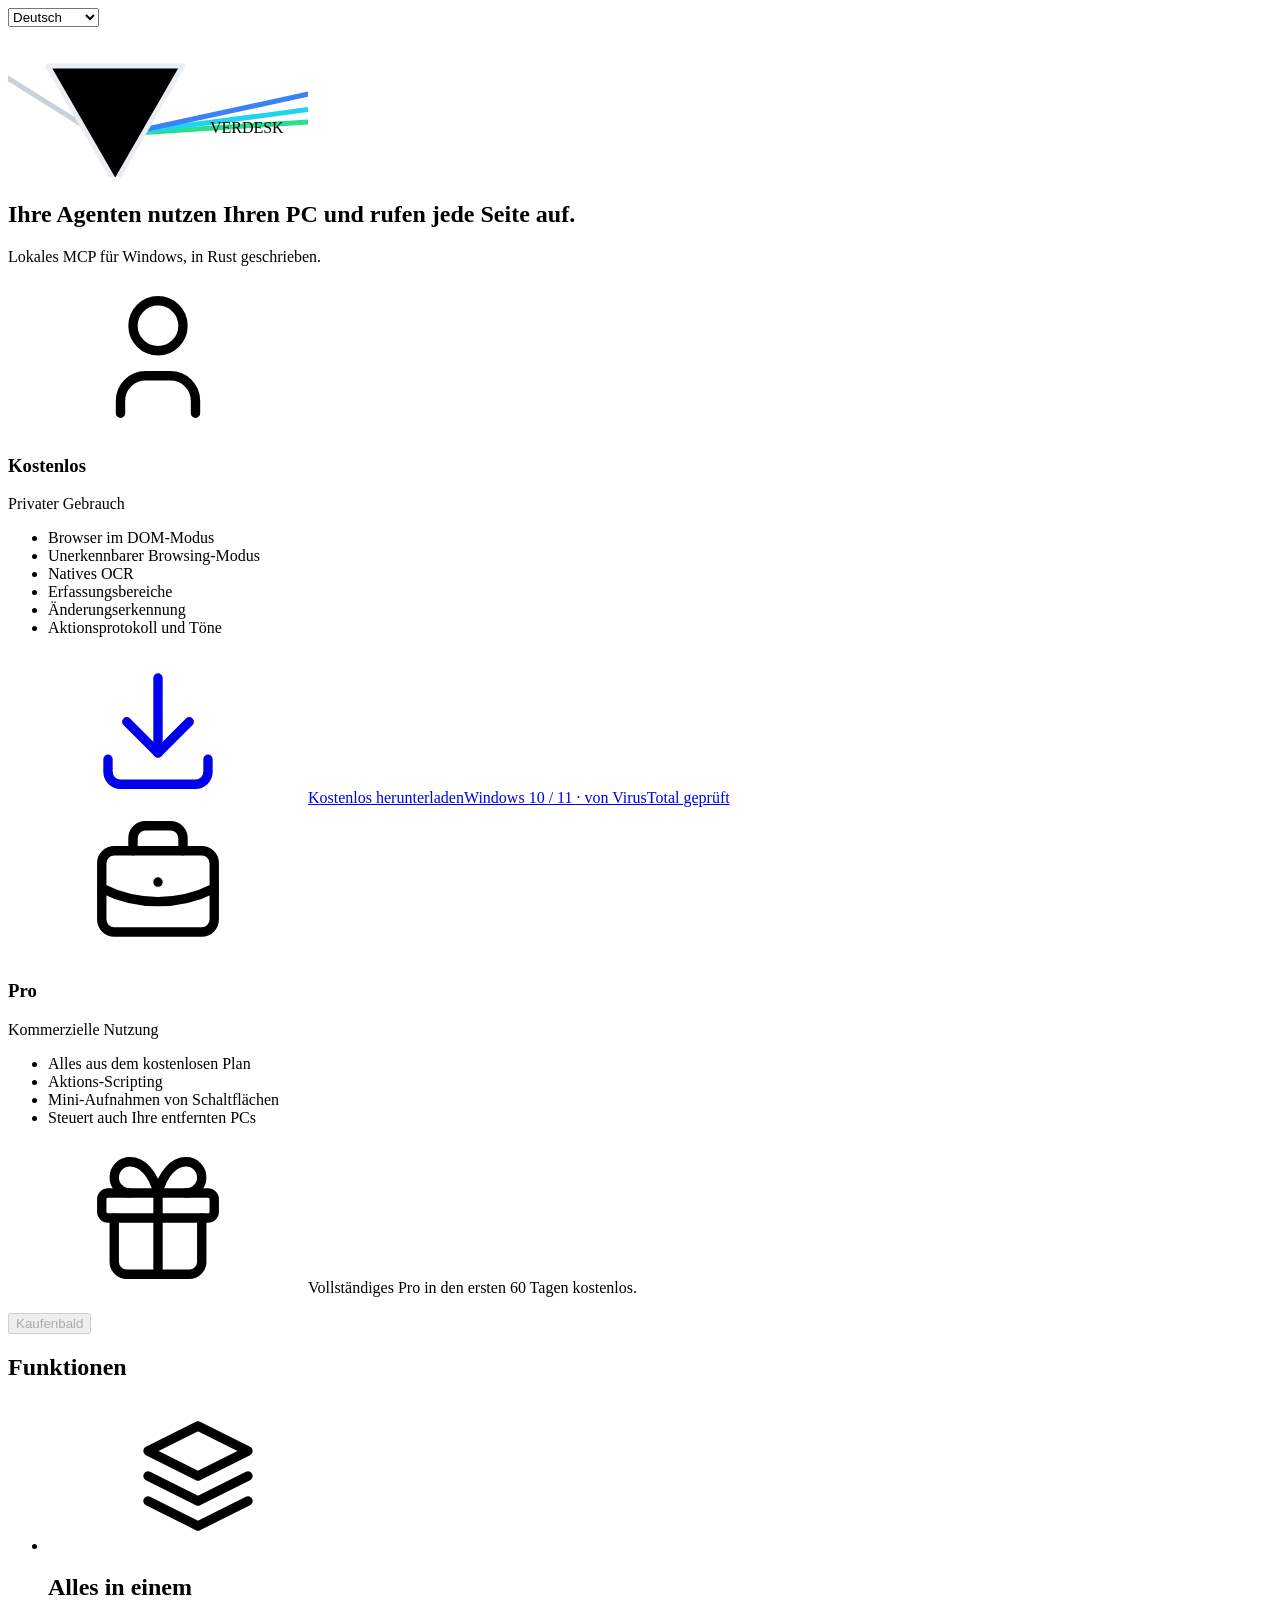
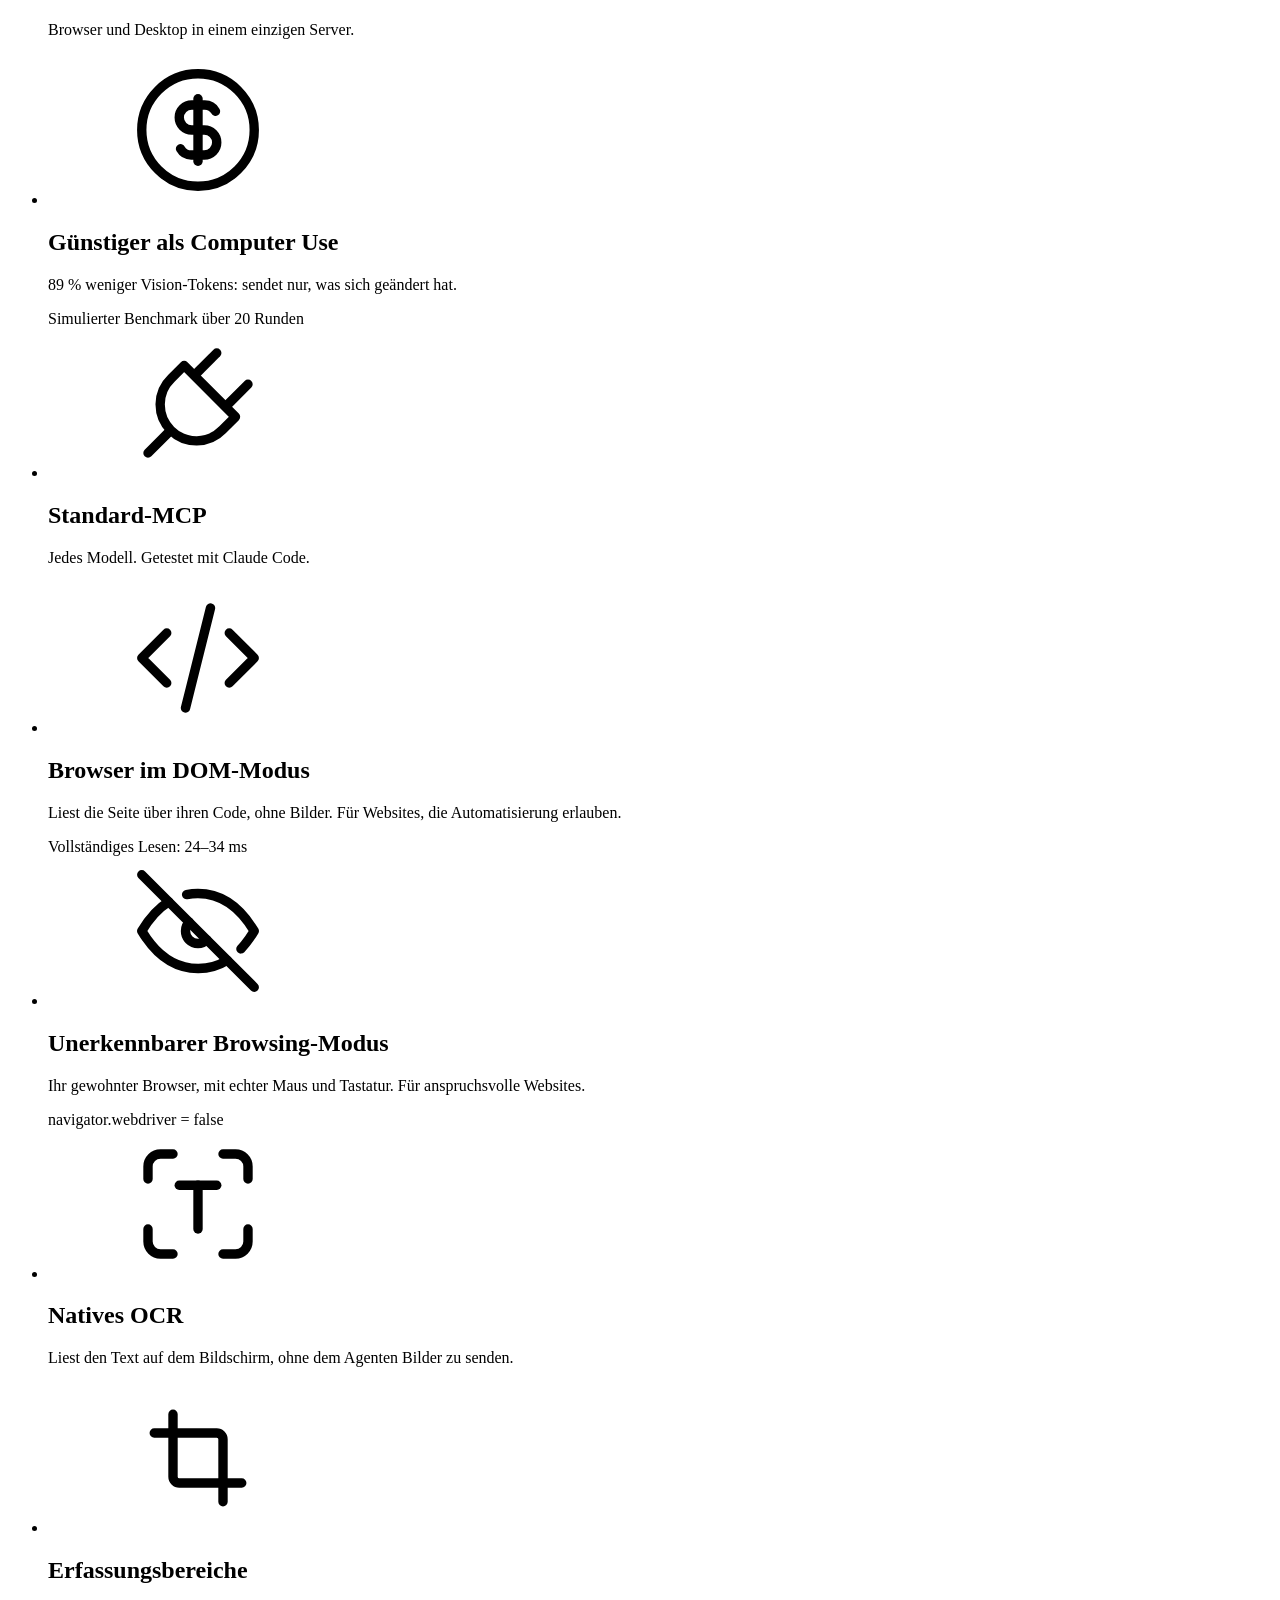
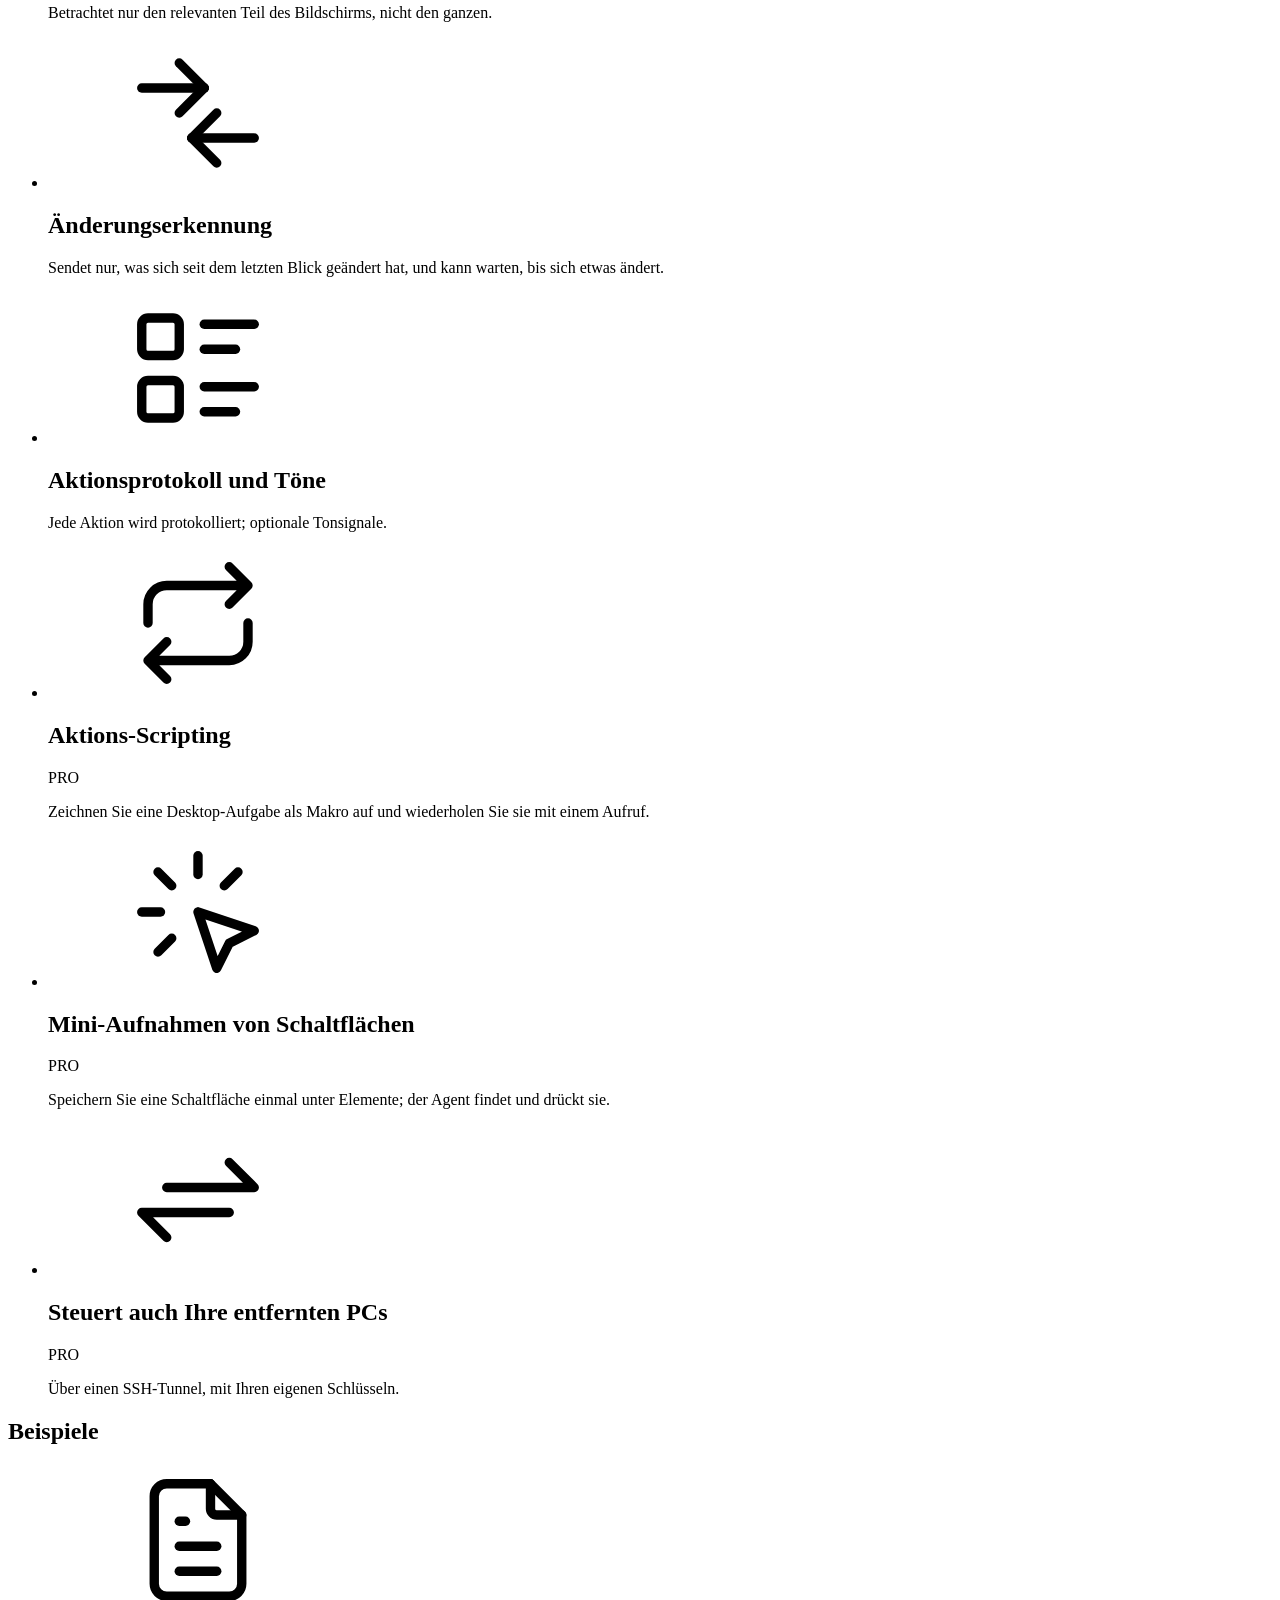
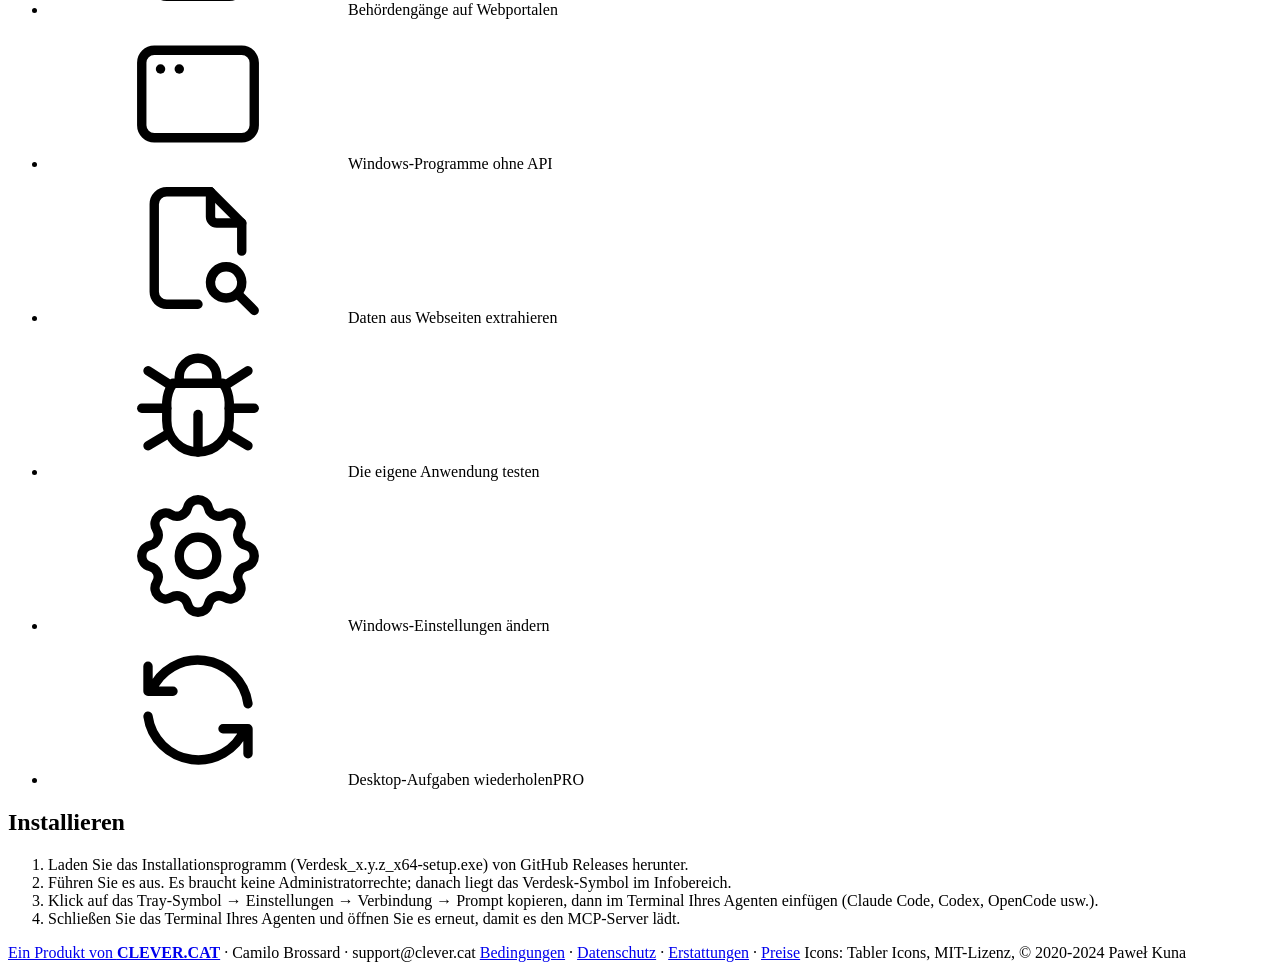
==== de/index.html @ 079c99c5 "site: pie con los términos, la privacidad, los reembolsos y los precios de clever.cat; correo de con" ====
<!DOCTYPE html>
<html lang="de">
<head>
  <meta charset="UTF-8" />
  <meta name="viewport" content="width=device-width, initial-scale=1.0" />
  <title>Verdesk — Ihre Agenten nutzen Ihren PC und rufen jede Seite auf</title>
  <meta name="description" content="Lokaler MCP-Server für Windows. Ihre Agenten nutzen Ihren PC und rufen jede Seite auf: DOM-Modus, unerkennbarer Modus, natives OCR, und gesendet wird nur, was sich geändert hat. Kostenlos für den privaten Gebrauch." />
  <meta name="theme-color" content="#0A0E12" />
  <link rel="icon" href="/favicon.ico" sizes="any" />
  <link rel="icon" type="image/svg+xml" href="/favicon.svg" />
  <link rel="icon" type="image/png" sizes="96x96" href="/favicon-96.png" />
  <link rel="apple-touch-icon" href="/apple-touch-icon.png" />
  <meta property="og:title" content="Verdesk — Ihre Agenten nutzen Ihren PC und rufen jede Seite auf" />
  <meta property="og:description" content="Lokaler MCP-Server für Windows. Ihre Agenten nutzen Ihren PC und rufen jede Seite auf: DOM-Modus, unerkennbarer Modus, natives OCR, und gesendet wird nur, was sich geändert hat. Kostenlos für den privaten Gebrauch." />
  <meta property="og:type" content="website" />
  <meta property="og:url" content="https://verdesk.app/de/" />
  <meta property="og:image" content="https://verdesk.app/og-image.png" />
  <meta name="twitter:card" content="summary_large_image" />
  <meta name="twitter:title" content="Verdesk — Ihre Agenten nutzen Ihren PC und rufen jede Seite auf" />
  <meta name="twitter:description" content="Lokaler MCP-Server für Windows. Ihre Agenten nutzen Ihren PC und rufen jede Seite auf: DOM-Modus, unerkennbarer Modus, natives OCR, und gesendet wird nur, was sich geändert hat. Kostenlos für den privaten Gebrauch." />
  <meta name="twitter:image" content="https://verdesk.app/og-image.png" />
  <script>
  /* Raíz "/": redirige al idioma del navegador antes de pintar (ct-2026-09-24-0027).
     Respeta la elección guardada en el selector ("en" = quedarse). Googlebot manda en-US: no redirige. */
  (function () {
    var p = location.pathname;
    if (p !== "/" && p !== "/index.html") return;
    var sup = ["es","pt","fr","de","it","nl","pl","tr","ru","uk","zh","ja","ko","en"], pick = null;
    try { pick = localStorage.getItem("verdesk.lang"); } catch (e) {}
    if (!pick) {
      var ls = (navigator.languages && navigator.languages.length) ? navigator.languages : [navigator.language || "en"];
      for (var i = 0; i < ls.length; i++) {
        var c = String(ls[i]).toLowerCase().split("-")[0];
        if (sup.indexOf(c) !== -1) { pick = c; break; }
      }
    }
    if (pick && pick !== "en" && sup.indexOf(pick) !== -1) location.replace("/" + pick + "/" + location.search + location.hash);
  })();
  </script>
  <link rel="stylesheet" href="/fonts.css?v=23" />
  <link rel="stylesheet" href="/style.css?v=23" />
  <script src="/i18n.js?v=23" defer></script>
  <script type="application/ld+json">
  {
    "@context": "https://schema.org",
    "@type": "SoftwareApplication",
    "name": "Verdesk",
    "url": "https://verdesk.app/",
    "image": "https://verdesk.app/og-image.png",
    "description": "Local MCP server for Windows, made in Rust. Your agents use your PC and browse any page.",
    "applicationCategory": "DeveloperApplication",
    "operatingSystem": "Windows 10, Windows 11",
    "downloadUrl": "https://github.com/clevercat64/verdesk/releases/latest",
    "offers": { "@type": "Offer", "price": "0", "priceCurrency": "USD" },
    "publisher": { "@type": "Organization", "name": "CLEVER.CAT", "url": "https://clever.cat" }
  }
  </script>
  <!-- I18N-SEO:START -->
  <link rel="canonical" href="https://verdesk.app/de/" />
  <meta property="og:locale" content="de_DE" />
  <link rel="alternate" hreflang="en" href="https://verdesk.app/" />
  <link rel="alternate" hreflang="es" href="https://verdesk.app/es/" />
  <link rel="alternate" hreflang="pt" href="https://verdesk.app/pt/" />
  <link rel="alternate" hreflang="fr" href="https://verdesk.app/fr/" />
  <link rel="alternate" hreflang="de" href="https://verdesk.app/de/" />
  <link rel="alternate" hreflang="it" href="https://verdesk.app/it/" />
  <link rel="alternate" hreflang="nl" href="https://verdesk.app/nl/" />
  <link rel="alternate" hreflang="pl" href="https://verdesk.app/pl/" />
  <link rel="alternate" hreflang="tr" href="https://verdesk.app/tr/" />
  <link rel="alternate" hreflang="ru" href="https://verdesk.app/ru/" />
  <link rel="alternate" hreflang="uk" href="https://verdesk.app/uk/" />
  <link rel="alternate" hreflang="zh" href="https://verdesk.app/zh/" />
  <link rel="alternate" hreflang="ja" href="https://verdesk.app/ja/" />
  <link rel="alternate" hreflang="ko" href="https://verdesk.app/ko/" />
  <link rel="alternate" hreflang="x-default" href="https://verdesk.app/" />
  <!-- I18N-SEO:END -->
</head>
<body>
  <!-- Icons: Tabler Icons (https://tabler.io/icons), MIT License, (c) 2020-2024 Pawel Kuna -->
  <svg width="0" height="0" style="position:absolute" aria-hidden="true">
    <symbol id="i-download" viewBox="0 0 24 24" fill="none" stroke="currentColor" stroke-width="1.5" stroke-linecap="round" stroke-linejoin="round"><path d="M4 17v2a2 2 0 0 0 2 2h12a2 2 0 0 0 2 -2v-2" /><path d="M7 11l5 5l5 -5" /><path d="M12 4l0 12" /></symbol>
    <symbol id="i-stack-2" viewBox="0 0 24 24" fill="none" stroke="currentColor" stroke-width="1.5" stroke-linecap="round" stroke-linejoin="round"><path d="M12 4l-8 4l8 4l8 -4l-8 -4" /><path d="M4 12l8 4l8 -4" /><path d="M4 16l8 4l8 -4" /></symbol>
    <symbol id="i-coin" viewBox="0 0 24 24" fill="none" stroke="currentColor" stroke-width="1.5" stroke-linecap="round" stroke-linejoin="round"><path d="M12 12m-9 0a9 9 0 1 0 18 0a9 9 0 1 0 -18 0" /><path d="M14.8 9a2 2 0 0 0 -1.8 -1h-2a2 2 0 1 0 0 4h2a2 2 0 1 1 0 4h-2a2 2 0 0 1 -1.8 -1" /><path d="M12 7v10" /></symbol>
    <symbol id="i-code" viewBox="0 0 24 24" fill="none" stroke="currentColor" stroke-width="1.5" stroke-linecap="round" stroke-linejoin="round"><path d="M7 8l-4 4l4 4" /><path d="M17 8l4 4l-4 4" /><path d="M14 4l-4 16" /></symbol>
    <symbol id="i-eye-off" viewBox="0 0 24 24" fill="none" stroke="currentColor" stroke-width="1.5" stroke-linecap="round" stroke-linejoin="round"><path d="M10.585 10.587a2 2 0 0 0 2.829 2.828" /><path d="M16.681 16.673a8.717 8.717 0 0 1 -4.681 1.327c-3.6 0 -6.6 -2 -9 -6c1.272 -2.12 2.712 -3.678 4.32 -4.674m2.86 -1.146a9.055 9.055 0 0 1 1.82 -.18c3.6 0 6.6 2 9 6c-.666 1.11 -1.379 2.067 -2.138 2.87" /><path d="M3 3l18 18" /></symbol>
    <symbol id="i-plug" viewBox="0 0 24 24" fill="none" stroke="currentColor" stroke-width="1.5" stroke-linecap="round" stroke-linejoin="round"><path d="M9.785 6l8.215 8.215l-2.054 2.054a5.81 5.81 0 1 1 -8.215 -8.215l2.054 -2.054z" /><path d="M4 20l3.5 -3.5" /><path d="M15 4l-3.5 3.5" /><path d="M20 9l-3.5 3.5" /></symbol>
    <symbol id="i-text-recognition" viewBox="0 0 24 24" fill="none" stroke="currentColor" stroke-width="1.5" stroke-linecap="round" stroke-linejoin="round"><path d="M4 8v-2a2 2 0 0 1 2 -2h2" /><path d="M4 16v2a2 2 0 0 0 2 2h2" /><path d="M16 4h2a2 2 0 0 1 2 2v2" /><path d="M16 20h2a2 2 0 0 0 2 -2v-2" /><path d="M12 16v-7" /><path d="M9 9h6" /></symbol>
    <symbol id="i-crop" viewBox="0 0 24 24" fill="none" stroke="currentColor" stroke-width="1.5" stroke-linecap="round" stroke-linejoin="round"><path d="M8 5v10a1 1 0 0 0 1 1h10" /><path d="M5 8h10a1 1 0 0 1 1 1v10" /></symbol>
    <symbol id="i-arrows-diff" viewBox="0 0 24 24" fill="none" stroke="currentColor" stroke-width="1.5" stroke-linecap="round" stroke-linejoin="round"><path d="M11 16h10" /><path d="M11 16l4 4" /><path d="M11 16l4 -4" /><path d="M13 8h-10" /><path d="M13 8l-4 4" /><path d="M13 8l-4 -4" /></symbol>
    <symbol id="i-list-details" viewBox="0 0 24 24" fill="none" stroke="currentColor" stroke-width="1.5" stroke-linecap="round" stroke-linejoin="round"><path d="M13 5h8" /><path d="M13 9h5" /><path d="M13 15h8" /><path d="M13 19h5" /><path d="M3 4m0 1a1 1 0 0 1 1 -1h4a1 1 0 0 1 1 1v4a1 1 0 0 1 -1 1h-4a1 1 0 0 1 -1 -1z" /><path d="M3 14m0 1a1 1 0 0 1 1 -1h4a1 1 0 0 1 1 1v4a1 1 0 0 1 -1 1h-4a1 1 0 0 1 -1 -1z" /></symbol>
    <symbol id="i-repeat" viewBox="0 0 24 24" fill="none" stroke="currentColor" stroke-width="1.5" stroke-linecap="round" stroke-linejoin="round"><path d="M4 12v-3a3 3 0 0 1 3 -3h13m-3 -3l3 3l-3 3" /><path d="M20 12v3a3 3 0 0 1 -3 3h-13m3 3l-3 -3l3 -3" /></symbol>
    <symbol id="i-click" viewBox="0 0 24 24" fill="none" stroke="currentColor" stroke-width="1.5" stroke-linecap="round" stroke-linejoin="round"><path d="M3 12l3 0" /><path d="M12 3l0 3" /><path d="M7.8 7.8l-2.2 -2.2" /><path d="M16.2 7.8l2.2 -2.2" /><path d="M7.8 16.2l-2.2 2.2" /><path d="M12 12l9 3l-4 2l-2 4l-3 -9" /></symbol>
    <symbol id="i-arrows-exchange" viewBox="0 0 24 24" fill="none" stroke="currentColor" stroke-width="1.5" stroke-linecap="round" stroke-linejoin="round"><path d="M7 10h14l-4 -4" /><path d="M17 14h-14l4 4" /></symbol>
    <symbol id="i-file-text" viewBox="0 0 24 24" fill="none" stroke="currentColor" stroke-width="1.5" stroke-linecap="round" stroke-linejoin="round"><path d="M14 3v4a1 1 0 0 0 1 1h4" /><path d="M17 21h-10a2 2 0 0 1 -2 -2v-14a2 2 0 0 1 2 -2h7l5 5v11a2 2 0 0 1 -2 2z" /><path d="M9 9l1 0" /><path d="M9 13l6 0" /><path d="M9 17l6 0" /></symbol>
    <symbol id="i-app-window" viewBox="0 0 24 24" fill="none" stroke="currentColor" stroke-width="1.5" stroke-linecap="round" stroke-linejoin="round"><path d="M3 5m0 2a2 2 0 0 1 2 -2h14a2 2 0 0 1 2 2v10a2 2 0 0 1 -2 2h-14a2 2 0 0 1 -2 -2z" /><path d="M6 8h.01" /><path d="M9 8h.01" /></symbol>
    <symbol id="i-file-search" viewBox="0 0 24 24" fill="none" stroke="currentColor" stroke-width="1.5" stroke-linecap="round" stroke-linejoin="round"><path d="M14 3v4a1 1 0 0 0 1 1h4" /><path d="M12 21h-5a2 2 0 0 1 -2 -2v-14a2 2 0 0 1 2 -2h7l5 5v4.5" /><path d="M16.5 17.5m-2.5 0a2.5 2.5 0 1 0 5 0a2.5 2.5 0 1 0 -5 0" /><path d="M18.5 19.5l2.5 2.5" /></symbol>
    <symbol id="i-bug" viewBox="0 0 24 24" fill="none" stroke="currentColor" stroke-width="1.5" stroke-linecap="round" stroke-linejoin="round"><path d="M9 9v-1a3 3 0 0 1 6 0v1" /><path d="M8 9h8a6 6 0 0 1 1 3v3a5 5 0 0 1 -10 0v-3a6 6 0 0 1 1 -3" /><path d="M3 13l4 0" /><path d="M17 13l4 0" /><path d="M12 20l0 -6" /><path d="M4 19l3.35 -2" /><path d="M20 19l-3.35 -2" /><path d="M4 7l3.75 2.4" /><path d="M20 7l-3.75 2.4" /></symbol>
    <symbol id="i-settings" viewBox="0 0 24 24" fill="none" stroke="currentColor" stroke-width="1.5" stroke-linecap="round" stroke-linejoin="round"><path d="M10.325 4.317c.426 -1.756 2.924 -1.756 3.35 0a1.724 1.724 0 0 0 2.573 1.066c1.543 -.94 3.31 .826 2.37 2.37a1.724 1.724 0 0 0 1.065 2.572c1.756 .426 1.756 2.924 0 3.35a1.724 1.724 0 0 0 -1.066 2.573c.94 1.543 -.826 3.31 -2.37 2.37a1.724 1.724 0 0 0 -2.572 1.065c-.426 1.756 -2.924 1.756 -3.35 0a1.724 1.724 0 0 0 -2.573 -1.066c-1.543 .94 -3.31 -.826 -2.37 -2.37a1.724 1.724 0 0 0 -1.065 -2.572c-1.756 -.426 -1.756 -2.924 0 -3.35a1.724 1.724 0 0 0 1.066 -2.573c-.94 -1.543 .826 -3.31 2.37 -2.37c1 .608 2.296 .07 2.572 -1.065z" /><path d="M9 12a3 3 0 1 0 6 0a3 3 0 0 0 -6 0" /></symbol>
    <symbol id="i-refresh" viewBox="0 0 24 24" fill="none" stroke="currentColor" stroke-width="1.5" stroke-linecap="round" stroke-linejoin="round"><path d="M20 11a8.1 8.1 0 0 0 -15.5 -2m-.5 -4v4h4" /><path d="M4 13a8.1 8.1 0 0 0 15.5 2m.5 4v-4h-4" /></symbol>
    <symbol id="i-gift" viewBox="0 0 24 24" fill="none" stroke="currentColor" stroke-width="1.5" stroke-linecap="round" stroke-linejoin="round"><path d="M3 8m0 1a1 1 0 0 1 1 -1h16a1 1 0 0 1 1 1v2a1 1 0 0 1 -1 1h-16a1 1 0 0 1 -1 -1z" /><path d="M12 8l0 13" /><path d="M19 12v7a2 2 0 0 1 -2 2h-10a2 2 0 0 1 -2 -2v-7" /><path d="M7.5 8a2.5 2.5 0 0 1 0 -5a4.8 8 0 0 1 4.5 5a4.8 8 0 0 1 4.5 -5a2.5 2.5 0 0 1 0 5" /></symbol>
    <symbol id="i-user" viewBox="0 0 24 24" fill="none" stroke="currentColor" stroke-width="1.5" stroke-linecap="round" stroke-linejoin="round"><path d="M8 7a4 4 0 1 0 8 0a4 4 0 0 0 -8 0" /><path d="M6 21v-2a4 4 0 0 1 4 -4h4a4 4 0 0 1 4 4v2" /></symbol>
    <symbol id="i-briefcase" viewBox="0 0 24 24" fill="none" stroke="currentColor" stroke-width="1.5" stroke-linecap="round" stroke-linejoin="round"><path d="M3 7m0 2a2 2 0 0 1 2 -2h14a2 2 0 0 1 2 2v9a2 2 0 0 1 -2 2h-14a2 2 0 0 1 -2 -2z" /><path d="M8 7v-2a2 2 0 0 1 2 -2h4a2 2 0 0 1 2 2v2" /><path d="M12 12l0 .01" /><path d="M3 13a20 20 0 0 0 18 0" /></symbol>
    <symbol id="logo-d2" viewBox="0 2 64 44" fill="none" stroke-linecap="round" stroke-linejoin="round"><g transform="matrix(1 0 0 -1 0 48)"><path d="M4.00 29.35L16.00 21.86" stroke="#9DAAB6" stroke-width="2.4"/><path d="M16.00 21.86L30.87 19.90" stroke="#28E08C" stroke-width="1.4"/><path d="M16.00 21.86L31.08 20.26" stroke="#22D3EE" stroke-width="1.4"/><path d="M16.00 21.86L31.31 20.66" stroke="#3B82F6" stroke-width="1.4"/><path d="M24.00 8.00L40.00 35.71H8.00Z" stroke="#E8EEF2" stroke-width="2.4"/><path d="M30.87 19.90L63.00 21.96" stroke="#28E08C" stroke-width="2.4"/><path d="M31.08 20.26L63.00 24.46" stroke="#22D3EE" stroke-width="2.4"/><path d="M31.31 20.66L63.00 27.54" stroke="#3B82F6" stroke-width="2.4"/></g></symbol>
  </svg>

  <select class="lang-select lang-top" id="lang-select" aria-label="Language">
    <option value="en" selected>English</option>
  </select>

  <main class="wrap" id="top">
    <div class="beam" role="img" aria-label="Verdesk"><div class="beam-inner"><svg><path d="M-3318.6 -2022.4L73.6 97.3" stroke="#C9D2DA" stroke-width="5"/><path d="M73.6 97.3L136.0 105.5" stroke="#28E08C" stroke-width="3"/><path d="M73.6 97.3L136.9 104.0" stroke="#22D3EE" stroke-width="3"/><path d="M73.6 97.3L137.9 102.3" stroke="#3B82F6" stroke-width="3"/><path d="M136.0 105.5L4127.8 -151.5" stroke="#28E08C" stroke-width="5"/><path d="M136.9 104.0L4102.8 -417.6" stroke="#22D3EE" stroke-width="5"/><path d="M137.9 102.3L4046.9 -746.1" stroke="#3B82F6" stroke-width="5"/><path d="M107.2 155.5L174.4 39.1L40.0 39.1Z" stroke="#E8EEF2" stroke-width="5" stroke-linejoin="round"/><text x="201.9" y="105.6" class="beam-word">VERDESK</text></svg></div></div>
    <section class="hero">
      <h1 data-i18n="hero.h1">Ihre Agenten nutzen Ihren PC und rufen jede Seite auf.</h1>
      <p class="lede" data-i18n="hero.sub">Lokales MCP für Windows, in Rust geschrieben.</p>
    </section>

    <section class="plans-top" id="plans">
      <div class="plans">
        <div class="card"><div class="card-head"><svg class="ic plan-ic"><use href="#i-user"/></svg><h3 data-i18n="plan.free.t">Kostenlos</h3></div><span class="use" data-i18n="plan.free.personal">Privater Gebrauch</span><ul><li><span data-i18n="f.dom.t">Browser im DOM-Modus</span></li><li><span data-i18n="f.stealth.t">Unerkennbarer Browsing-Modus</span></li><li><span data-i18n="f.ocr.t">Natives OCR</span></li><li><span data-i18n="f.zone.t">Erfassungsbereiche</span></li><li><span data-i18n="f.diff.t">Änderungserkennung</span></li><li><span data-i18n="f.log.t">Aktionsprotokoll und Töne</span></li></ul><div class="cta"><a class="btn primary" href="https://github.com/clevercat64/verdesk/releases/latest"><svg class="ic"><use href="#i-download"/></svg><span data-i18n="hero.download">Kostenlos herunterladen</span></a><a class="note" href="https://www.virustotal.com/gui/url/f37914798183b410f59b6f8d9f3163dbd8a1b7edc382f666fbac66edbec6bd60" data-i18n="hero.note">Windows 10 / 11 · von VirusTotal geprüft</a></div></div>
        <div class="card pro-card"><div class="card-head"><svg class="ic plan-ic"><use href="#i-briefcase"/></svg><h3>Pro</h3></div><span class="use" data-i18n="plan.pro.commercial">Kommerzielle Nutzung</span><ul><li><span data-i18n="plan.pro.all">Alles aus dem kostenlosen Plan</span></li><li><span data-i18n="f.script.t">Aktions-Scripting</span></li><li><span data-i18n="f.btn.t">Mini-Aufnahmen von Schaltflächen</span></li><li><span data-i18n="f.remote.t">Steuert auch Ihre entfernten PCs</span></li></ul><p class="card-foot trial"><svg class="ic"><use href="#i-gift"/></svg><span data-i18n="hero.trial">Vollständiges Pro in den ersten 60 Tagen kostenlos.</span></p><button class="btn buy-btn" type="button" disabled><span data-i18n="plan.pro.buy">Kaufen</span><span class="soon" data-i18n="plan.pro.soon">bald</span></button></div>
      </div>
    </section>

    <section class="band" id="features">
      <h2 class="label" data-i18n="sec.features">Funktionen</h2>
      <ul class="six">
      <li style="--i:0"><svg class="ic"><use href="#i-stack-2"/></svg><h2 data-i18n="f.all.t">Alles in einem</h2><p data-i18n="f.all.d">Browser und Desktop in einem einzigen Server.</p></li>
      <li style="--i:1"><svg class="ic"><use href="#i-coin"/></svg><h2 data-i18n="f.cheap.t">Günstiger als Computer Use</h2><p data-i18n="f.cheap.d">89 % weniger Vision-Tokens: sendet nur, was sich geändert hat.</p><span class="src" data-i18n="f.cheap.s">Simulierter Benchmark über 20 Runden</span></li>
      <li style="--i:2"><svg class="ic"><use href="#i-plug"/></svg><h2 data-i18n="f.mcp.t">Standard-MCP</h2><p data-i18n="f.mcp.d">Jedes Modell. Getestet mit Claude Code.</p></li>
      <li style="--i:3"><svg class="ic"><use href="#i-code"/></svg><h2 data-i18n="f.dom.t">Browser im DOM-Modus</h2><p data-i18n="f.dom.d">Liest die Seite über ihren Code, ohne Bilder. Für Websites, die Automatisierung erlauben.</p><span class="src" data-i18n="f.dom.s">Vollständiges Lesen: 24–34 ms</span></li>
      <li style="--i:4"><svg class="ic"><use href="#i-eye-off"/></svg><h2 data-i18n="f.stealth.t">Unerkennbarer Browsing-Modus</h2><p data-i18n="f.stealth.d">Ihr gewohnter Browser, mit echter Maus und Tastatur. Für anspruchsvolle Websites.</p><span class="src">navigator.webdriver = false</span></li>
      <li style="--i:5"><svg class="ic"><use href="#i-text-recognition"/></svg><h2 data-i18n="f.ocr.t">Natives OCR</h2><p data-i18n="f.ocr.d">Liest den Text auf dem Bildschirm, ohne dem Agenten Bilder zu senden.</p></li>
      <li style="--i:6"><svg class="ic"><use href="#i-crop"/></svg><h2 data-i18n="f.zone.t">Erfassungsbereiche</h2><p data-i18n="f.zone.d">Betrachtet nur den relevanten Teil des Bildschirms, nicht den ganzen.</p></li>
      <li style="--i:7"><svg class="ic"><use href="#i-arrows-diff"/></svg><h2 data-i18n="f.diff.t">Änderungserkennung</h2><p data-i18n="f.diff.d">Sendet nur, was sich seit dem letzten Blick geändert hat, und kann warten, bis sich etwas ändert.</p></li>
      <li style="--i:8"><svg class="ic"><use href="#i-list-details"/></svg><h2 data-i18n="f.log.t">Aktionsprotokoll und Töne</h2><p data-i18n="f.log.d">Jede Aktion wird protokolliert; optionale Tonsignale.</p></li>
      <li style="--i:9"><svg class="ic"><use href="#i-repeat"/></svg><h2 data-i18n="f.script.t">Aktions-Scripting</h2><span class="pro">PRO</span><p data-i18n="f.script.d">Zeichnen Sie eine Desktop-Aufgabe als Makro auf und wiederholen Sie sie mit einem Aufruf.</p></li>
      <li style="--i:10"><svg class="ic"><use href="#i-click"/></svg><h2 data-i18n="f.btn.t">Mini-Aufnahmen von Schaltflächen</h2><span class="pro">PRO</span><p data-i18n="f.btn.d">Speichern Sie eine Schaltfläche einmal unter Elemente; der Agent findet und drückt sie.</p></li>
      <li style="--i:11"><svg class="ic"><use href="#i-arrows-exchange"/></svg><h2 data-i18n="f.remote.t">Steuert auch Ihre entfernten PCs</h2><span class="pro">PRO</span><p data-i18n="f.remote.d">Über einen SSH-Tunnel, mit Ihren eigenen Schlüsseln.</p></li>
      </ul>
    </section>

    <section class="band" id="examples">
      <h2 class="label" data-i18n="sec.examples">Beispiele</h2>
      <ul class="ex">
      <li style="--i:13"><svg class="ic"><use href="#i-file-text"/></svg><span data-i18n="ex.1">Behördengänge auf Webportalen</span></li>
      <li style="--i:14"><svg class="ic"><use href="#i-app-window"/></svg><span data-i18n="ex.2">Windows-Programme ohne API</span></li>
      <li style="--i:15"><svg class="ic"><use href="#i-file-search"/></svg><span data-i18n="ex.3">Daten aus Webseiten extrahieren</span></li>
      <li style="--i:16"><svg class="ic"><use href="#i-bug"/></svg><span data-i18n="ex.4">Die eigene Anwendung testen</span></li>
      <li style="--i:17"><svg class="ic"><use href="#i-settings"/></svg><span data-i18n="ex.5">Windows-Einstellungen ändern</span></li>
      <li style="--i:18"><svg class="ic"><use href="#i-refresh"/></svg><span data-i18n="ex.6">Desktop-Aufgaben wiederholen</span><span class="pro">PRO</span></li>
      </ul>
    </section>

    <section class="band" id="install">
      <h2 class="label" data-i18n="sec.install">Installieren</h2>
      <ol class="steps">
        <li><span data-i18n="install.1">Laden Sie das Installationsprogramm (Verdesk_x.y.z_x64-setup.exe) von GitHub Releases herunter.</span></li>
        <li><span data-i18n="install.2">Führen Sie es aus. Es braucht keine Administratorrechte; danach liegt das Verdesk-Symbol im Infobereich.</span></li>
        <li><span data-i18n="install.3">Klick auf das Tray-Symbol → Einstellungen → Verbindung → Prompt kopieren, dann im Terminal Ihres Agenten einfügen (Claude Code, Codex, OpenCode usw.).</span></li>
        <li><span data-i18n="install.4">Schließen Sie das Terminal Ihres Agenten und öffnen Sie es erneut, damit es den MCP-Server lädt.</span></li>
      </ol>
    </section>
  </main>

  <footer>
    <div class="wrap">
      <span><a class="cc" href="https://clever.cat" data-i18n-html="nav.by">Ein Produkt von <b>CLEVER.CAT</b></a> · Camilo Brossard · <span class="sel">support@clever.cat</span></span>
      <span data-i18n-html="footer.legal"><a href="https://clever.cat/terms.html">Bedingungen</a> · <a href="https://clever.cat/privacy.html">Datenschutz</a> · <a href="https://clever.cat/refunds.html">Erstattungen</a> · <a href="https://clever.cat/pricing.html">Preise</a></span>
      <span><span data-i18n="footer.icons">Icons: Tabler Icons, MIT-Lizenz</span>, © 2020-2024 Paweł Kuna</span>
    </div>
  </footer>
</body>
</html>
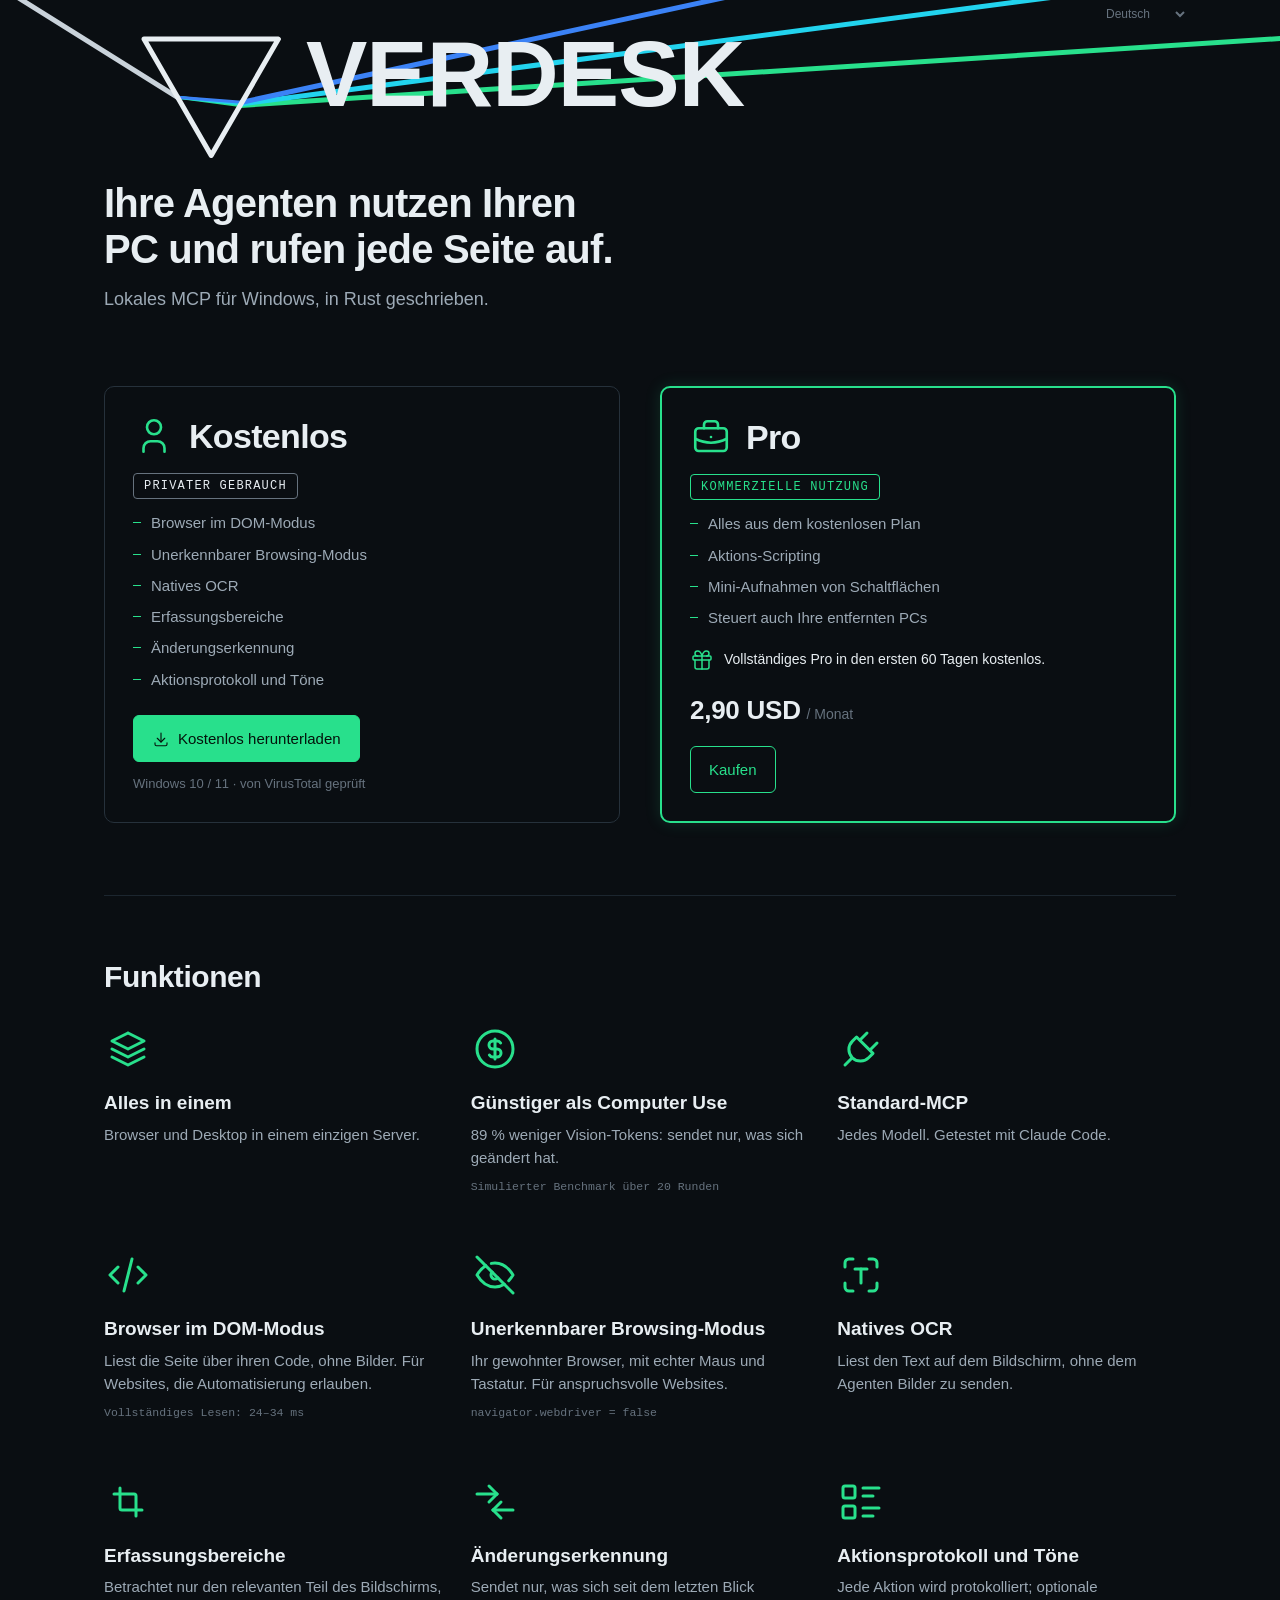
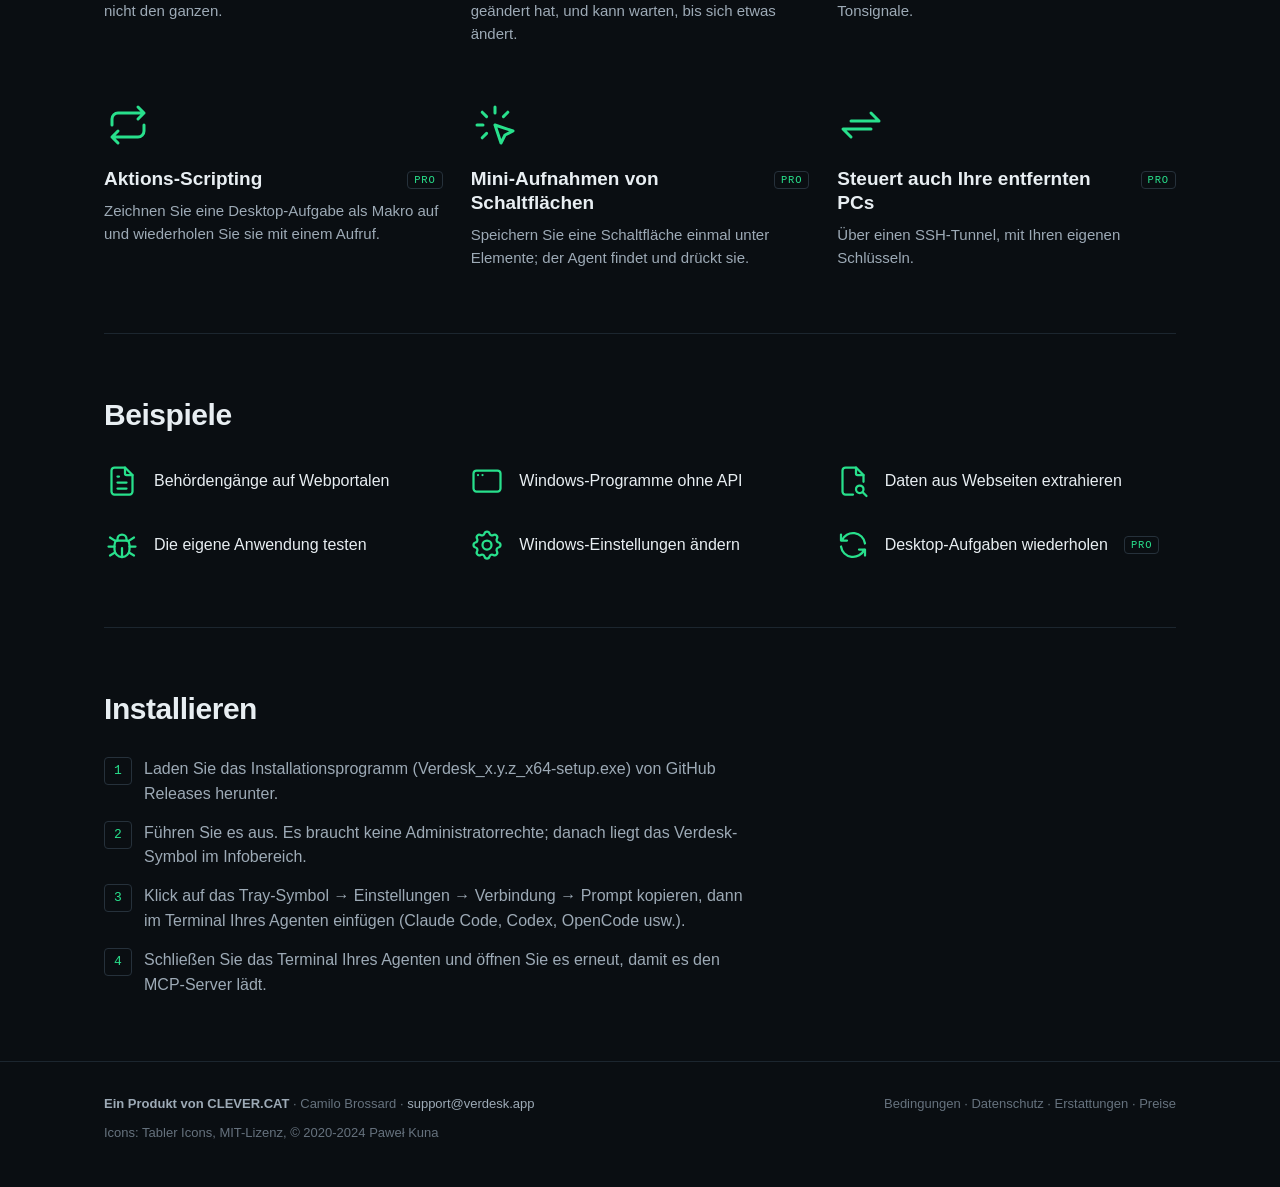
==== commit 5a555aed: "site: precio Pro de 2,90 USD/mes y botón Comprar hacia pay.verdesk.app; correo de contacto support@v" ====
--- a/de/index.html
+++ b/de/index.html
@@ -38,8 +38,8 @@
   })();
   </script>
   <link rel="stylesheet" href="/fonts.css?v=23" />
-  <link rel="stylesheet" href="/style.css?v=23" />
-  <script src="/i18n.js?v=23" defer></script>
+  <link rel="stylesheet" href="/style.css?v=24" />
+  <script src="/i18n.js?v=24" defer></script>
   <script type="application/ld+json">
   {
     "@context": "https://schema.org",
@@ -51,8 +51,32 @@
     "applicationCategory": "DeveloperApplication",
     "operatingSystem": "Windows 10, Windows 11",
     "downloadUrl": "https://github.com/clevercat64/verdesk/releases/latest",
-    "offers": { "@type": "Offer", "price": "0", "priceCurrency": "USD" },
-    "publisher": { "@type": "Organization", "name": "CLEVER.CAT", "url": "https://clever.cat" }
+    "offers": [
+      {
+        "@type": "Offer",
+        "name": "Free",
+        "price": "0",
+        "priceCurrency": "USD"
+      },
+      {
+        "@type": "Offer",
+        "name": "Pro",
+        "price": "2.90",
+        "priceCurrency": "USD",
+        "url": "https://pay.verdesk.app/",
+        "priceSpecification": {
+          "@type": "UnitPriceSpecification",
+          "price": "2.90",
+          "priceCurrency": "USD",
+          "billingDuration": "P1M"
+        }
+      }
+    ],
+    "publisher": {
+      "@type": "Organization",
+      "name": "CLEVER.CAT",
+      "url": "https://clever.cat"
+    }
   }
   </script>
   <!-- I18N-SEO:START -->
@@ -117,7 +141,7 @@
     <section class="plans-top" id="plans">
       <div class="plans">
         <div class="card"><div class="card-head"><svg class="ic plan-ic"><use href="#i-user"/></svg><h3 data-i18n="plan.free.t">Kostenlos</h3></div><span class="use" data-i18n="plan.free.personal">Privater Gebrauch</span><ul><li><span data-i18n="f.dom.t">Browser im DOM-Modus</span></li><li><span data-i18n="f.stealth.t">Unerkennbarer Browsing-Modus</span></li><li><span data-i18n="f.ocr.t">Natives OCR</span></li><li><span data-i18n="f.zone.t">Erfassungsbereiche</span></li><li><span data-i18n="f.diff.t">Änderungserkennung</span></li><li><span data-i18n="f.log.t">Aktionsprotokoll und Töne</span></li></ul><div class="cta"><a class="btn primary" href="https://github.com/clevercat64/verdesk/releases/latest"><svg class="ic"><use href="#i-download"/></svg><span data-i18n="hero.download">Kostenlos herunterladen</span></a><a class="note" href="https://www.virustotal.com/gui/url/f37914798183b410f59b6f8d9f3163dbd8a1b7edc382f666fbac66edbec6bd60" data-i18n="hero.note">Windows 10 / 11 · von VirusTotal geprüft</a></div></div>
-        <div class="card pro-card"><div class="card-head"><svg class="ic plan-ic"><use href="#i-briefcase"/></svg><h3>Pro</h3></div><span class="use" data-i18n="plan.pro.commercial">Kommerzielle Nutzung</span><ul><li><span data-i18n="plan.pro.all">Alles aus dem kostenlosen Plan</span></li><li><span data-i18n="f.script.t">Aktions-Scripting</span></li><li><span data-i18n="f.btn.t">Mini-Aufnahmen von Schaltflächen</span></li><li><span data-i18n="f.remote.t">Steuert auch Ihre entfernten PCs</span></li></ul><p class="card-foot trial"><svg class="ic"><use href="#i-gift"/></svg><span data-i18n="hero.trial">Vollständiges Pro in den ersten 60 Tagen kostenlos.</span></p><button class="btn buy-btn" type="button" disabled><span data-i18n="plan.pro.buy">Kaufen</span><span class="soon" data-i18n="plan.pro.soon">bald</span></button></div>
+        <div class="card pro-card"><div class="card-head"><svg class="ic plan-ic"><use href="#i-briefcase"/></svg><h3>Pro</h3></div><span class="use" data-i18n="plan.pro.commercial">Kommerzielle Nutzung</span><ul><li><span data-i18n="plan.pro.all">Alles aus dem kostenlosen Plan</span></li><li><span data-i18n="f.script.t">Aktions-Scripting</span></li><li><span data-i18n="f.btn.t">Mini-Aufnahmen von Schaltflächen</span></li><li><span data-i18n="f.remote.t">Steuert auch Ihre entfernten PCs</span></li></ul><p class="card-foot trial"><svg class="ic"><use href="#i-gift"/></svg><span data-i18n="hero.trial">Vollständiges Pro in den ersten 60 Tagen kostenlos.</span></p><p class="price"><b class="amt">2,90 USD</b> <span class="per" data-i18n="plan.pro.per">/ Monat</span></p><a class="btn buy-btn" data-store href="https://pay.verdesk.app/?lang=en"><span data-i18n="plan.pro.buy">Kaufen</span></a></div>
       </div>
     </section>
 
@@ -164,7 +188,7 @@
 
   <footer>
     <div class="wrap">
-      <span><a class="cc" href="https://clever.cat" data-i18n-html="nav.by">Ein Produkt von <b>CLEVER.CAT</b></a> · Camilo Brossard · <span class="sel">support@clever.cat</span></span>
+      <span><a class="cc" href="https://clever.cat" data-i18n-html="nav.by">Ein Produkt von <b>CLEVER.CAT</b></a> · Camilo Brossard · <span class="sel">support@verdesk.app</span></span>
       <span data-i18n-html="footer.legal"><a href="https://clever.cat/terms.html">Bedingungen</a> · <a href="https://clever.cat/privacy.html">Datenschutz</a> · <a href="https://clever.cat/refunds.html">Erstattungen</a> · <a href="https://clever.cat/pricing.html">Preise</a></span>
       <span><span data-i18n="footer.icons">Icons: Tabler Icons, MIT-Lizenz</span>, © 2020-2024 Paweł Kuna</span>
     </div>
--- a/style.css
+++ b/style.css
@@ -0,0 +1,150 @@
+/* Verdesk landing v2 — ct-2026-09-23-2015. Flat background, minimal copy.
+   Icons: Tabler Icons (MIT, (c) 2020-2024 Pawel Kuna), inlined in index.html. */
+:root {
+    color-scheme: dark;
+    --bg: #0A0E12; --line: #1C262F; --line-2: #26313B;
+    --ink: #E8EEF2; --ink-2: #9DAAB6; --ink-3: #66727E;
+    --green: #28E08C; --amber: #F2B544;
+    --display: 'Archivo', 'Helvetica Neue', Arial, sans-serif;
+    --body: 'Sora', 'Helvetica Neue', Arial, sans-serif;
+    --mono: 'Space Mono', ui-monospace, Consolas, monospace;
+  }
+  * { box-sizing: border-box; }
+  body { margin: 0; background: var(--bg); color: var(--ink); font-family: var(--body); font-size: 16px; line-height: 1.55; -webkit-font-smoothing: antialiased; }
+  .wrap { max-width: 1120px; margin: 0 auto; padding-inline: 24px; }
+  a { color: inherit; text-decoration: none; }
+  a:focus-visible { outline: 2px solid var(--green); outline-offset: 3px; }
+  .ic { width: 22px; height: 22px; flex: none; }
+
+
+  header .wrap { display: flex; justify-content: space-between; align-items: center; gap: 16px; padding-block: 22px; }
+  .nav-right { display: flex; align-items: center; gap: 18px; }
+  .lang-select { background: var(--bg); color: var(--ink-2); border: 1px solid var(--line-2); font: inherit; font-size: 13px; padding: 5px 8px; }
+  .note a { color: inherit; text-decoration: underline; text-decoration-color: var(--line-2); text-underline-offset: 3px; }
+  .note a:hover { color: var(--ink-2); }
+  @media (max-width: 520px) { .by { display: none; } }
+  .brand { font-family: 'Outfit', var(--display); font-weight: 800; font-size: 19px; letter-spacing: -.01em; display: inline-flex; align-items: center; gap: 10px; }
+  .brand svg { width: 26px; height: 26px; }
+  .btn { display: inline-flex; align-items: center; gap: 8px; font-weight: 500; font-size: 15px; padding: 11px 18px; border: 1px solid var(--line-2); }
+  .btn.primary { background: var(--green); border-color: var(--green); color: #04130B; }
+  .btn .ic { width: 18px; height: 18px; }
+
+  .hero { padding-block: 80px 72px; }
+  h1 { font-family: var(--display); font-weight: 700; font-size: clamp(28px, 3.4vw, 40px); line-height: 1.15; letter-spacing: -.02em; margin: 0 0 14px; max-width: 31ch; text-wrap: balance; }
+  .lede { color: var(--ink-2); font-size: 18px; margin: 0 0 36px; }
+  .cta { display: flex; flex-wrap: wrap; align-items: center; gap: 12px 20px; }
+  .note { font-size: 13px; color: var(--ink-3); }
+
+  .six { list-style: none; margin: 0; padding: 0; display: grid; grid-template-columns: repeat(12, 1fr); gap: 56px 28px; }
+  .six > li { grid-column: span 4; }
+  .six li { display: grid; gap: 8px; align-content: start; }
+  .six .ic { color: var(--green); width: 26px; height: 26px; margin-bottom: 6px; }
+  .six h2 { font-family: var(--display); font-weight: 600; font-size: 19px; line-height: 1.25; margin: 0; display: flex; align-items: center; gap: 10px; flex-wrap: wrap; }
+  .six p { margin: 0; color: var(--ink-2); font-size: 15px; }
+  .src { font-family: var(--mono); font-size: 11.5px; color: var(--ink-3); }
+  .pro { justify-self: end; white-space: nowrap; font-family: var(--mono); font-size: 10.5px; font-weight: 400; letter-spacing: .08em; color: var(--green); border: 1px solid var(--line-2); padding: 0 6px; }
+
+  .band { border-top: 1px solid var(--line); padding-block: 64px; display: grid; gap: 32px; }
+  .label { font-family: var(--display); font-weight: 700; font-size: 30px; letter-spacing: -.015em; line-height: 1.1; color: var(--ink); margin: 0; }
+  .ex { list-style: none; margin: 0; padding: 0; display: grid; gap: 10px; font-size: 17px; }
+  .plans { display: grid; grid-template-columns: 1fr 1fr; gap: 40px; }
+  .plans h3 { font-family: var(--display); font-weight: 600; font-size: 19px; margin: 0 0 8px; }
+  .plans p { margin: 0; color: var(--ink-2); font-size: 15px; }
+  .plans .buy { margin-top: 12px; font-size: 13px; color: var(--ink-3); }
+  .steps { margin: 0; color: var(--ink-2); font-size: 16px; }
+
+  footer { border-top: 1px solid var(--line); padding-block: 32px 44px; font-size: 13px; color: var(--ink-3); }
+  footer .wrap { display: flex; flex-wrap: wrap; gap: 8px 28px; justify-content: space-between; }
+  .by { font-size: 13px; color: var(--ink-3); }
+  .by b, .cc { font-weight: 600; color: var(--ink-2); }
+  .by:hover b, .cc:hover { color: #C2410C; }
+  .sel { user-select: all; color: var(--ink-2); }
+
+  .hero { position: relative; }
+  .hero-brand { position: absolute; right: 0; top: 64px; display: grid; justify-items: center; gap: 12px; }
+  .hero-brand svg { width: 128px; height: 128px; }
+  .hero-brand span { font-family: 'Outfit', var(--display); font-weight: 800; font-size: 40px; letter-spacing: -.01em; line-height: 1; }
+    .trial { margin: 22px 0 0; display: flex; align-items: center; gap: 10px; color: var(--ink); font-size: 15px; }
+  .trial .ic { color: var(--green); width: 24px; height: 24px; }
+  .six li { grid-template-columns: 1fr auto; column-gap: 12px; }
+  .six li > * { grid-column: 1 / -1; }
+  .six li > h2 { grid-column: 1; }
+  .six li > .pro { grid-column: 2; grid-row: 2; align-self: start; margin-top: 4px; }
+  .six .ic { width: 48px; height: 48px; margin-bottom: 10px; }
+  .ex { grid-template-columns: repeat(3, 1fr); gap: 28px 24px; font-size: 16px; }
+  .ex li { display: flex; align-items: center; gap: 14px; }
+  .ex .ic { width: 36px; height: 36px; color: var(--green); }
+  .ex .pro { margin-left: 2px; }
+  .plan-ic { width: 36px; height: 36px; color: var(--green); margin-bottom: 10px; display: block; }
+  @media (max-width: 1000px) { .six { grid-template-columns: 1fr 1fr; } .six > li { grid-column: auto; } }
+  @media (max-width: 780px) {
+    .hero-brand { display: none; }
+    .ex { grid-template-columns: 1fr 1fr; }
+    .six { grid-template-columns: 1fr 1fr; }
+    .band { gap: 24px; }
+  }
+  @media (max-width: 520px) {
+    .hero { padding-block: 56px; }
+    .six, .plans, .ex { grid-template-columns: 1fr; gap: 36px; }
+    .ex { gap: 18px; }
+  }
+
+  /* CJK: cortar por frase, no dejar un carácter suelto al final de un título */
+  :lang(ja) h1, :lang(ja) h2, :lang(zh) h1, :lang(zh) h2, :lang(ko) h1, :lang(ko) h2 { word-break: auto-phrase; }
+
+  body { overflow-x: hidden; }
+  .brand svg { width: 46px; height: 32px; }
+  body { position: relative; }
+  /* redondeo pequeño y parejo (boss) */
+  .card { border-radius: 10px; }
+  .btn, .buy-btn { border-radius: 6px; }
+  .use, .pro, ol.steps li::before, .lang-select { border-radius: 4px; }
+  ol.steps { margin: 0; padding: 0; list-style: none; counter-reset: st; display: grid; gap: 14px; max-width: 72ch; }
+  ol.steps li { counter-increment: st; position: relative; padding-left: 40px; color: var(--ink-2); font-size: 16px; }
+  ol.steps li::before { content: counter(st); position: absolute; left: 0; top: 0; width: 26px; height: 26px; border: 1px solid var(--line-2); color: #28E08C; font-family: var(--mono); font-size: 13px; display: grid; place-items: center; }
+  .plans { align-items: stretch; }
+  .card { border: 1px solid var(--line-2); padding: 28px; display: flex; flex-direction: column; gap: 12px; }
+  .card.pro-card { border: 2px solid #28E08C; box-shadow: 0 0 16px #28E08C26; animation: haz-glow 9s ease-in-out infinite; }
+  @keyframes haz-glow {
+    0%, 100% { border-color: #28E08C; box-shadow: 0 0 16px #28E08C26; }
+    33.3%    { border-color: #22D3EE; box-shadow: 0 0 16px #22D3EE26; }
+    66.6%    { border-color: #3B82F6; box-shadow: 0 0 16px #3B82F626; }
+  }
+  @media (prefers-reduced-motion: reduce) { .card.pro-card { animation: none; } }
+  .card h3 { margin: 0; font-family: var(--display); font-weight: 700; font-size: 34px; line-height: 1; letter-spacing: -.02em; }
+  .card-head { display: flex; align-items: center; gap: 14px; margin-bottom: 4px; }
+  .card .plan-ic { width: 42px; height: 42px; margin: 0; }
+  .card ul { list-style: none; margin: 0; padding: 0; display: grid; gap: 8px; color: var(--ink-2); font-size: 15px; }
+  .card li { padding-left: 18px; position: relative; }
+  .card li::before { content: ""; position: absolute; left: 0; top: .72em; width: 8px; height: 1px; background: var(--green); }
+  .card-foot { margin: auto 0 0; padding-top: 6px; font-size: 13px; color: var(--ink-3); }
+  .card .buy-btn { align-self: flex-start; margin-top: 4px; }
+  .use { align-self: flex-start; font-family: var(--mono); font-size: 12px; letter-spacing: .1em; text-transform: uppercase; color: var(--ink); border: 1px solid var(--ink-3); padding: 3px 10px; }
+  .pro-card .use { color: #28E08C; border-color: #28E08C; }
+  .card .cta { margin-top: auto; padding-top: 8px; }
+  .plans-top { padding-block: 0 72px; }
+  .card .cta { margin-top: 4px; }
+  .card-foot.trial { margin: auto 0 0; color: var(--ink); font-size: 14px; }
+  .hero { padding-block: 8px 40px; }
+  .hero .lede { margin: 0; }
+  /* Íconos: pasan por los 3 colores del haz (verde → cian → azul), en ola ordenada, ciclo de 9 s */
+  @keyframes haz { 0%, 100% { color: #28E08C; } 33.3% { color: #22D3EE; } 66.6% { color: #3B82F6; } }
+  .six .ic, .ex .ic, .plan-ic, .trial .ic { animation: haz 9s ease-in-out infinite; animation-delay: calc(var(--i, 0) * -0.5s); }
+  .plans > div:last-child .plan-ic { --i: 20; }
+  @media (prefers-reduced-motion: reduce) { .six .ic, .ex .ic, .plan-ic, .trial .ic { animation: none; } }
+  .card .price { margin: auto 0 0; padding-top: 6px; color: var(--ink-3); font-size: 14px; }
+  .card-foot.trial + .price { margin-top: 0; }
+  .price .amt { font-family: var(--display); font-weight: 700; font-size: 26px; letter-spacing: -.01em; color: var(--ink); margin-right: 2px; }
+  .buy-btn { margin-top: 4px; background: transparent; color: var(--green); border-color: var(--green); font: inherit; font-size: 15px; cursor: pointer; }
+  .buy-btn:hover, .buy-btn:focus-visible { background: var(--green); color: #04130B; }
+  .lang-top { position: absolute; top: 4px; right: max(12px, calc(50% - 548px)); z-index: 2; background: transparent; border: 0; color: var(--ink-3); font-size: 12px; padding: 2px 4px; cursor: pointer; }
+  .lang-top:hover, .lang-top:focus-visible { color: var(--ink-2); }
+  .lang-top option { background: #0E141A; color: #E8EEF2; }
+  @media (max-width: 520px) { .lang-top { top: 0; right: 6px; font-size: 11px; } }
+  .beam { position: relative; height: 172px; margin-inline: calc(50% - 50vw); overflow: hidden; }
+  .beam-inner { position: relative; max-width: 1120px; height: 100%; margin: 0 auto; }
+  .beam svg { position: absolute; left: 24px; top: 0; width: 1px; height: 1px; overflow: visible; fill: none; stroke-linecap: round; }
+  .beam-word { font-family: 'Outfit', var(--display); font-weight: 800; font-size: 92px; letter-spacing: -.01em; fill: var(--ink); stroke: none; }
+  .hero { padding-block: 8px 72px; }
+  @media (max-width: 780px) { .beam { height: 118px; } .beam svg { transform: scale(.62); transform-origin: 0 0; } }
+  @media (max-width: 520px) { .beam { height: 98px; } .beam svg { transform: scale(.5); } .hero { padding-block: 0 48px; } }
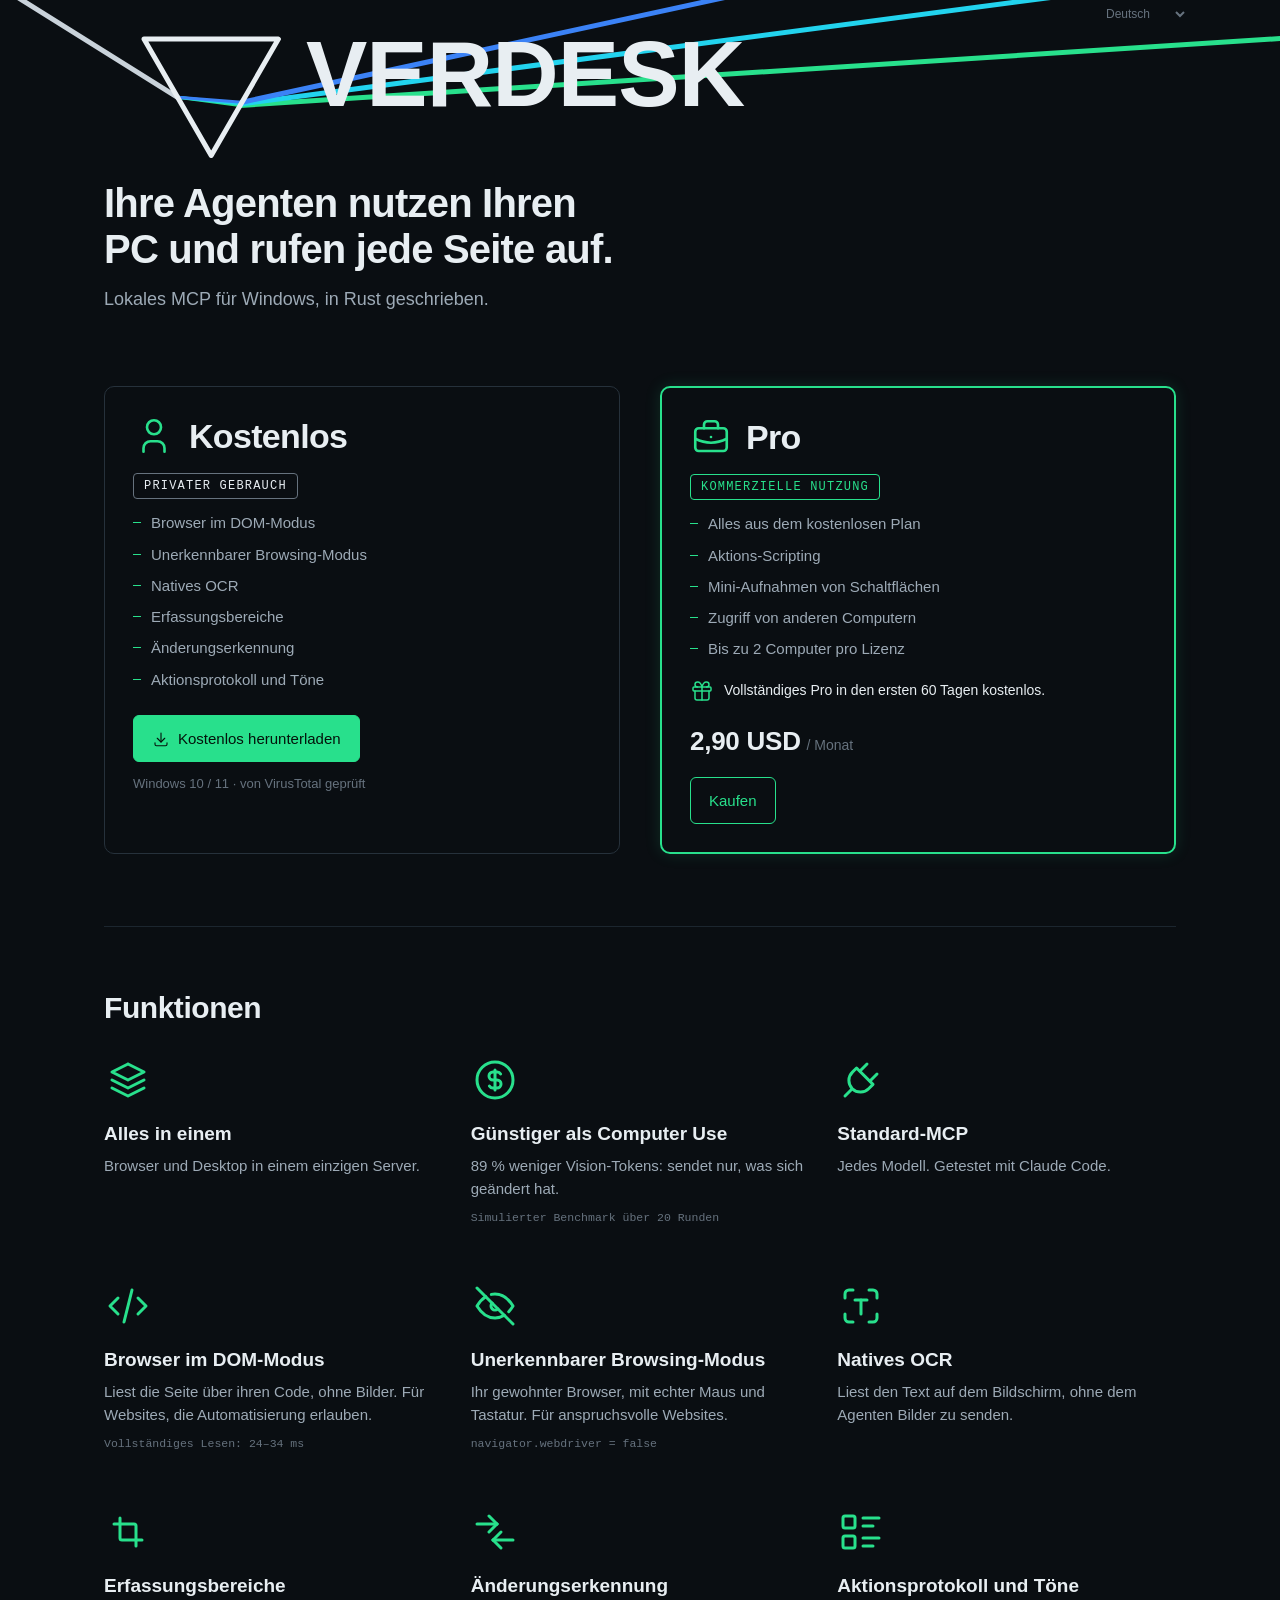
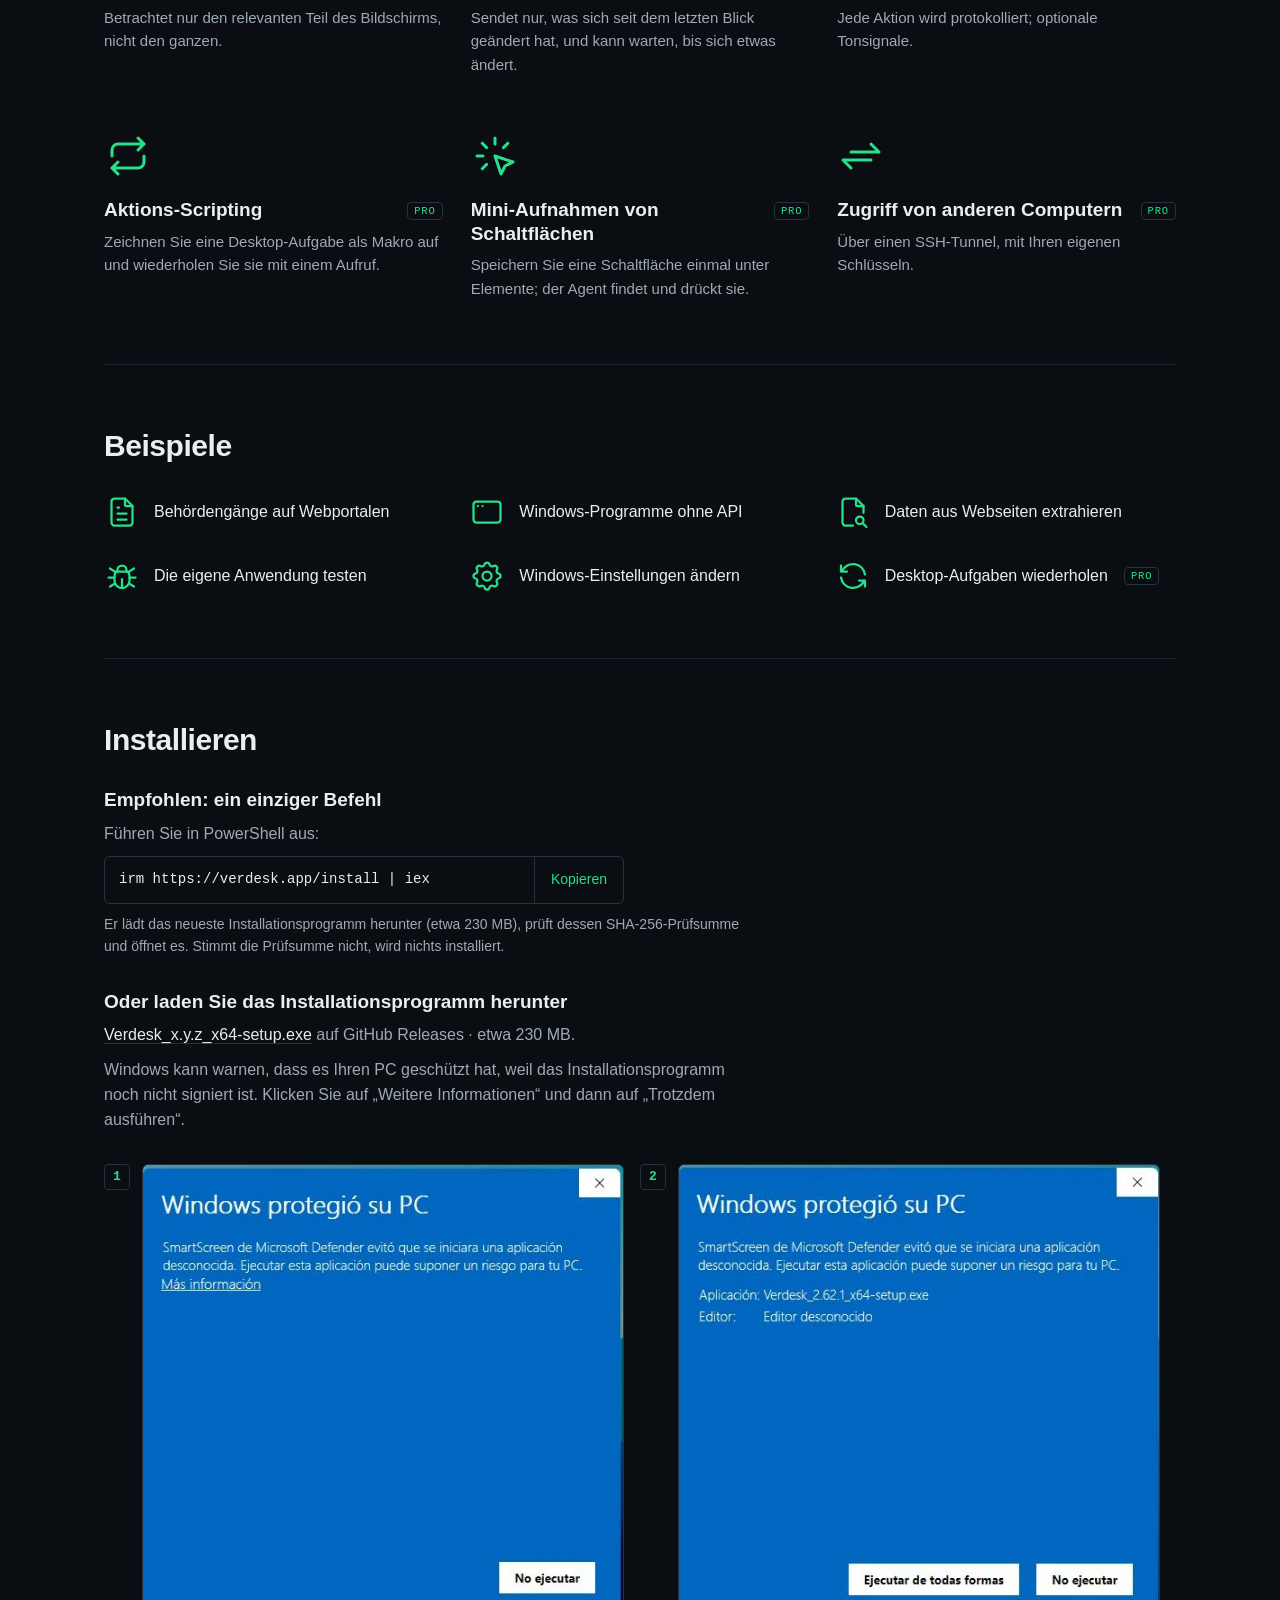
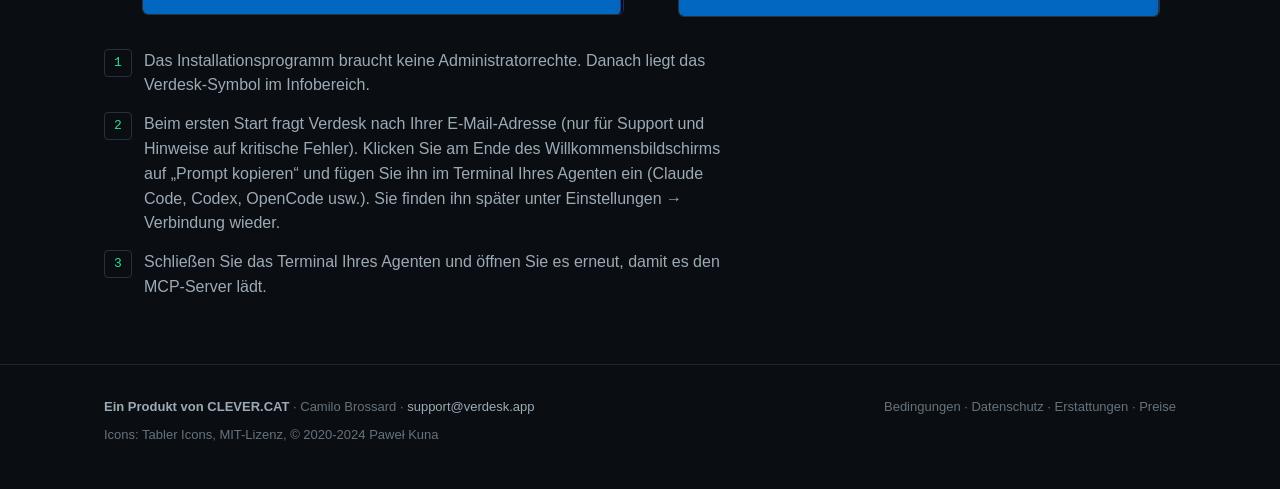
==== commit 6f4e4403: "site: comando de instalación de una línea (irm https://verdesk.app/install | iex) con Copiar, el .ex" ====
--- a/de/index.html
+++ b/de/index.html
@@ -38,8 +38,8 @@
   })();
   </script>
   <link rel="stylesheet" href="/fonts.css?v=23" />
-  <link rel="stylesheet" href="/style.css?v=24" />
-  <script src="/i18n.js?v=24" defer></script>
+  <link rel="stylesheet" href="/style.css?v=25" />
+  <script src="/i18n.js?v=25" defer></script>
   <script type="application/ld+json">
   {
     "@context": "https://schema.org",
@@ -140,8 +140,8 @@
 
     <section class="plans-top" id="plans">
       <div class="plans">
-        <div class="card"><div class="card-head"><svg class="ic plan-ic"><use href="#i-user"/></svg><h3 data-i18n="plan.free.t">Kostenlos</h3></div><span class="use" data-i18n="plan.free.personal">Privater Gebrauch</span><ul><li><span data-i18n="f.dom.t">Browser im DOM-Modus</span></li><li><span data-i18n="f.stealth.t">Unerkennbarer Browsing-Modus</span></li><li><span data-i18n="f.ocr.t">Natives OCR</span></li><li><span data-i18n="f.zone.t">Erfassungsbereiche</span></li><li><span data-i18n="f.diff.t">Änderungserkennung</span></li><li><span data-i18n="f.log.t">Aktionsprotokoll und Töne</span></li></ul><div class="cta"><a class="btn primary" href="https://github.com/clevercat64/verdesk/releases/latest"><svg class="ic"><use href="#i-download"/></svg><span data-i18n="hero.download">Kostenlos herunterladen</span></a><a class="note" href="https://www.virustotal.com/gui/url/f37914798183b410f59b6f8d9f3163dbd8a1b7edc382f666fbac66edbec6bd60" data-i18n="hero.note">Windows 10 / 11 · von VirusTotal geprüft</a></div></div>
-        <div class="card pro-card"><div class="card-head"><svg class="ic plan-ic"><use href="#i-briefcase"/></svg><h3>Pro</h3></div><span class="use" data-i18n="plan.pro.commercial">Kommerzielle Nutzung</span><ul><li><span data-i18n="plan.pro.all">Alles aus dem kostenlosen Plan</span></li><li><span data-i18n="f.script.t">Aktions-Scripting</span></li><li><span data-i18n="f.btn.t">Mini-Aufnahmen von Schaltflächen</span></li><li><span data-i18n="f.remote.t">Steuert auch Ihre entfernten PCs</span></li></ul><p class="card-foot trial"><svg class="ic"><use href="#i-gift"/></svg><span data-i18n="hero.trial">Vollständiges Pro in den ersten 60 Tagen kostenlos.</span></p><p class="price"><b class="amt">2,90 USD</b> <span class="per" data-i18n="plan.pro.per">/ Monat</span></p><a class="btn buy-btn" data-store href="https://pay.verdesk.app/?lang=en"><span data-i18n="plan.pro.buy">Kaufen</span></a></div>
+        <div class="card"><div class="card-head"><svg class="ic plan-ic"><use href="#i-user"/></svg><h3 data-i18n="plan.free.t">Kostenlos</h3></div><span class="use" data-i18n="plan.free.personal">Privater Gebrauch</span><ul><li><span data-i18n="f.dom.t">Browser im DOM-Modus</span></li><li><span data-i18n="f.stealth.t">Unerkennbarer Browsing-Modus</span></li><li><span data-i18n="f.ocr.t">Natives OCR</span></li><li><span data-i18n="f.zone.t">Erfassungsbereiche</span></li><li><span data-i18n="f.diff.t">Änderungserkennung</span></li><li><span data-i18n="f.log.t">Aktionsprotokoll und Töne</span></li></ul><div class="cta"><a class="btn primary" href="#install"><svg class="ic"><use href="#i-download"/></svg><span data-i18n="hero.download">Kostenlos herunterladen</span></a><a class="note" href="https://www.virustotal.com/gui/url/f37914798183b410f59b6f8d9f3163dbd8a1b7edc382f666fbac66edbec6bd60" data-i18n="hero.note">Windows 10 / 11 · von VirusTotal geprüft</a></div></div>
+        <div class="card pro-card"><div class="card-head"><svg class="ic plan-ic"><use href="#i-briefcase"/></svg><h3>Pro</h3></div><span class="use" data-i18n="plan.pro.commercial">Kommerzielle Nutzung</span><ul><li><span data-i18n="plan.pro.all">Alles aus dem kostenlosen Plan</span></li><li><span data-i18n="f.script.t">Aktions-Scripting</span></li><li><span data-i18n="f.btn.t">Mini-Aufnahmen von Schaltflächen</span></li><li><span data-i18n="f.remote.t">Zugriff von anderen Computern</span></li><li><span data-i18n="plan.pro.machines">Bis zu 2 Computer pro Lizenz</span></li></ul><p class="card-foot trial"><svg class="ic"><use href="#i-gift"/></svg><span data-i18n="hero.trial">Vollständiges Pro in den ersten 60 Tagen kostenlos.</span></p><p class="price"><b class="amt">2,90 USD</b> <span class="per" data-i18n="plan.pro.per">/ Monat</span></p><a class="btn buy-btn" data-store href="https://pay.verdesk.app/?lang=en"><span data-i18n="plan.pro.buy">Kaufen</span></a></div>
       </div>
     </section>
 
@@ -159,7 +159,7 @@
       <li style="--i:8"><svg class="ic"><use href="#i-list-details"/></svg><h2 data-i18n="f.log.t">Aktionsprotokoll und Töne</h2><p data-i18n="f.log.d">Jede Aktion wird protokolliert; optionale Tonsignale.</p></li>
       <li style="--i:9"><svg class="ic"><use href="#i-repeat"/></svg><h2 data-i18n="f.script.t">Aktions-Scripting</h2><span class="pro">PRO</span><p data-i18n="f.script.d">Zeichnen Sie eine Desktop-Aufgabe als Makro auf und wiederholen Sie sie mit einem Aufruf.</p></li>
       <li style="--i:10"><svg class="ic"><use href="#i-click"/></svg><h2 data-i18n="f.btn.t">Mini-Aufnahmen von Schaltflächen</h2><span class="pro">PRO</span><p data-i18n="f.btn.d">Speichern Sie eine Schaltfläche einmal unter Elemente; der Agent findet und drückt sie.</p></li>
-      <li style="--i:11"><svg class="ic"><use href="#i-arrows-exchange"/></svg><h2 data-i18n="f.remote.t">Steuert auch Ihre entfernten PCs</h2><span class="pro">PRO</span><p data-i18n="f.remote.d">Über einen SSH-Tunnel, mit Ihren eigenen Schlüsseln.</p></li>
+      <li style="--i:11"><svg class="ic"><use href="#i-arrows-exchange"/></svg><h2 data-i18n="f.remote.t">Zugriff von anderen Computern</h2><span class="pro">PRO</span><p data-i18n="f.remote.d">Über einen SSH-Tunnel, mit Ihren eigenen Schlüsseln.</p></li>
       </ul>
     </section>
 
@@ -177,11 +177,25 @@
 
     <section class="band" id="install">
       <h2 class="label" data-i18n="sec.install">Installieren</h2>
+      <div class="way">
+        <h3 data-i18n="install.cmd.t">Empfohlen: ein einziger Befehl</h3>
+        <p data-i18n="install.cmd.lead">Führen Sie in PowerShell aus:</p>
+        <div class="cmd"><code id="install-cmd">irm https://verdesk.app/install | iex</code><button class="copy-btn" id="install-copy" type="button" data-i18n="install.copy">Kopieren</button></div>
+        <p class="way-note" data-i18n="install.cmd.note">Er lädt das neueste Installationsprogramm herunter (etwa 230 MB), prüft dessen SHA-256-Prüfsumme und öffnet es. Stimmt die Prüfsumme nicht, wird nichts installiert.</p>
+      </div>
+      <div class="way">
+        <h3 data-i18n="install.alt.t">Oder laden Sie das Installationsprogramm herunter</h3>
+        <p data-i18n-html="install.alt.d"><a href="https://github.com/clevercat64/verdesk/releases/latest">Verdesk_x.y.z_x64-setup.exe</a> auf GitHub Releases · etwa 230 MB.</p>
+        <p data-i18n="install.alt.smart">Windows kann warnen, dass es Ihren PC geschützt hat, weil das Installationsprogramm noch nicht signiert ist. Klicken Sie auf „Weitere Informationen“ und dann auf „Trotzdem ausführen“.</p>
+      </div>
+      <div class="shots">
+        <figure class="shot"><b class="n" aria-hidden="true">1</b><img src="/smartscreen-1.webp" width="535" height="500" loading="lazy" decoding="async" alt="Windows-Warnung, dass der PC geschützt wurde: eine Meldung zu einer nicht erkannten App und der Link „Weitere Informationen“." data-i18n-alt="install.shot.1.alt" /></figure>
+        <figure class="shot"><b class="n" aria-hidden="true">2</b><img src="/smartscreen-2.webp" width="532" height="499" loading="lazy" decoding="async" alt="Dieselbe Warnung nach einem Klick auf „Weitere Informationen“: der Dateiname, ein unbekannter Herausgeber und die Schaltfläche „Trotzdem ausführen“." data-i18n-alt="install.shot.2.alt" /></figure>
+      </div>
       <ol class="steps">
-        <li><span data-i18n="install.1">Laden Sie das Installationsprogramm (Verdesk_x.y.z_x64-setup.exe) von GitHub Releases herunter.</span></li>
-        <li><span data-i18n="install.2">Führen Sie es aus. Es braucht keine Administratorrechte; danach liegt das Verdesk-Symbol im Infobereich.</span></li>
-        <li><span data-i18n="install.3">Klick auf das Tray-Symbol → Einstellungen → Verbindung → Prompt kopieren, dann im Terminal Ihres Agenten einfügen (Claude Code, Codex, OpenCode usw.).</span></li>
-        <li><span data-i18n="install.4">Schließen Sie das Terminal Ihres Agenten und öffnen Sie es erneut, damit es den MCP-Server lädt.</span></li>
+        <li><span data-i18n="install.s1">Das Installationsprogramm braucht keine Administratorrechte. Danach liegt das Verdesk-Symbol im Infobereich.</span></li>
+        <li><span data-i18n="install.s2">Beim ersten Start fragt Verdesk nach Ihrer E-Mail-Adresse (nur für Support und Hinweise auf kritische Fehler). Klicken Sie am Ende des Willkommensbildschirms auf „Prompt kopieren“ und fügen Sie ihn im Terminal Ihres Agenten ein (Claude Code, Codex, OpenCode usw.). Sie finden ihn später unter Einstellungen → Verbindung wieder.</span></li>
+        <li><span data-i18n="install.s3">Schließen Sie das Terminal Ihres Agenten und öffnen Sie es erneut, damit es den MCP-Server lädt.</span></li>
       </ol>
     </section>
   </main>
--- a/style.css
+++ b/style.css
@@ -148,3 +148,23 @@
   .hero { padding-block: 8px 72px; }
   @media (max-width: 780px) { .beam { height: 118px; } .beam svg { transform: scale(.62); transform-origin: 0 0; } }
   @media (max-width: 520px) { .beam { height: 98px; } .beam svg { transform: scale(.5); } .hero { padding-block: 0 48px; } }
+
+  /* ct-2026-10-14-1013: instalar — el comando primero, el .exe como alternativa */
+  .way { display: grid; gap: 10px; max-width: 72ch; }
+  .way h3 { font-family: var(--display); font-weight: 600; font-size: 19px; line-height: 1.25; margin: 0; }
+  .way p { margin: 0; color: var(--ink-2); font-size: 16px; }
+  .way p a { color: var(--ink); text-decoration: underline; text-decoration-color: var(--line-2); text-underline-offset: 3px; }
+  .way p a:hover { text-decoration-color: var(--ink-2); }
+  .way .way-note { font-size: 14px; }
+  .cmd { display: flex; align-items: stretch; max-width: 520px; border: 1px solid var(--line-2); border-radius: 6px; }
+  .cmd code { flex: 1; min-width: 0; padding: 12px 14px; font-family: var(--mono); font-size: 14px; color: var(--ink); white-space: nowrap; overflow-x: auto; user-select: all; }
+  .copy-btn { flex: none; font: inherit; font-size: 14px; color: var(--green); background: transparent; border: 0; border-left: 1px solid var(--line-2); border-radius: 0 6px 6px 0; padding: 0 16px; cursor: pointer; }
+  .copy-btn:hover, .copy-btn:focus-visible { background: var(--green); color: #04130B; }
+  .copy-btn:focus-visible { outline: 2px solid var(--green); outline-offset: 2px; }
+  .shots { display: grid; grid-template-columns: repeat(2, minmax(0, 520px)); gap: 16px; align-items: start; }
+  .shot { margin: 0; display: flex; gap: 12px; align-items: flex-start; }
+  .shot .n { flex: none; width: 26px; height: 26px; border: 1px solid var(--line-2); border-radius: 4px; color: #28E08C; font-family: var(--mono); font-size: 13px; display: grid; place-items: center; }
+  .shot img { display: block; flex: 1 1 0; min-width: 0; max-width: 100%; height: auto; border: 1px solid var(--line-2); border-radius: 6px; }
+  @media (max-width: 780px) { .shots { grid-template-columns: minmax(0, 520px); } }
+  @media (max-width: 520px) { .shot { flex-direction: column; gap: 8px; } .shot img { flex: none; width: 100%; } }
+  @media (max-width: 520px) { .cmd code { font-size: 13px; white-space: normal; overflow-wrap: anywhere; } }
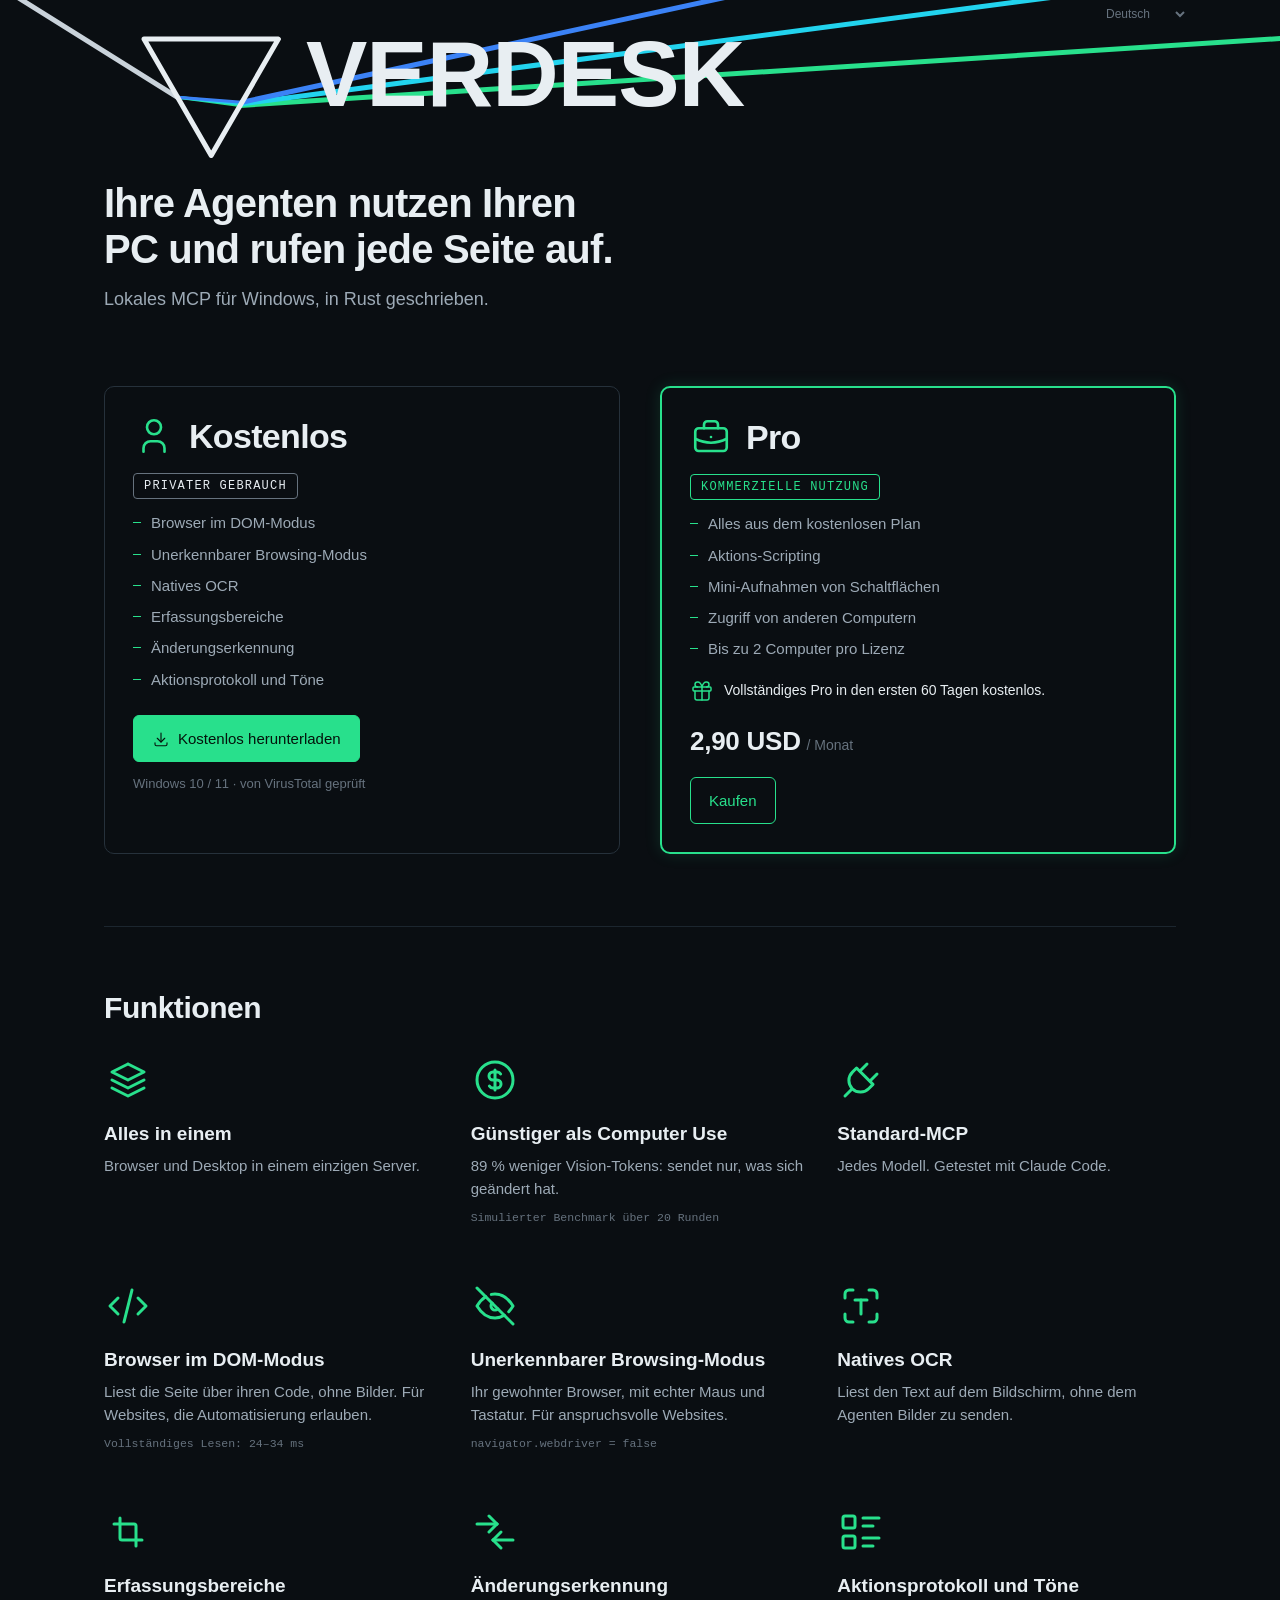
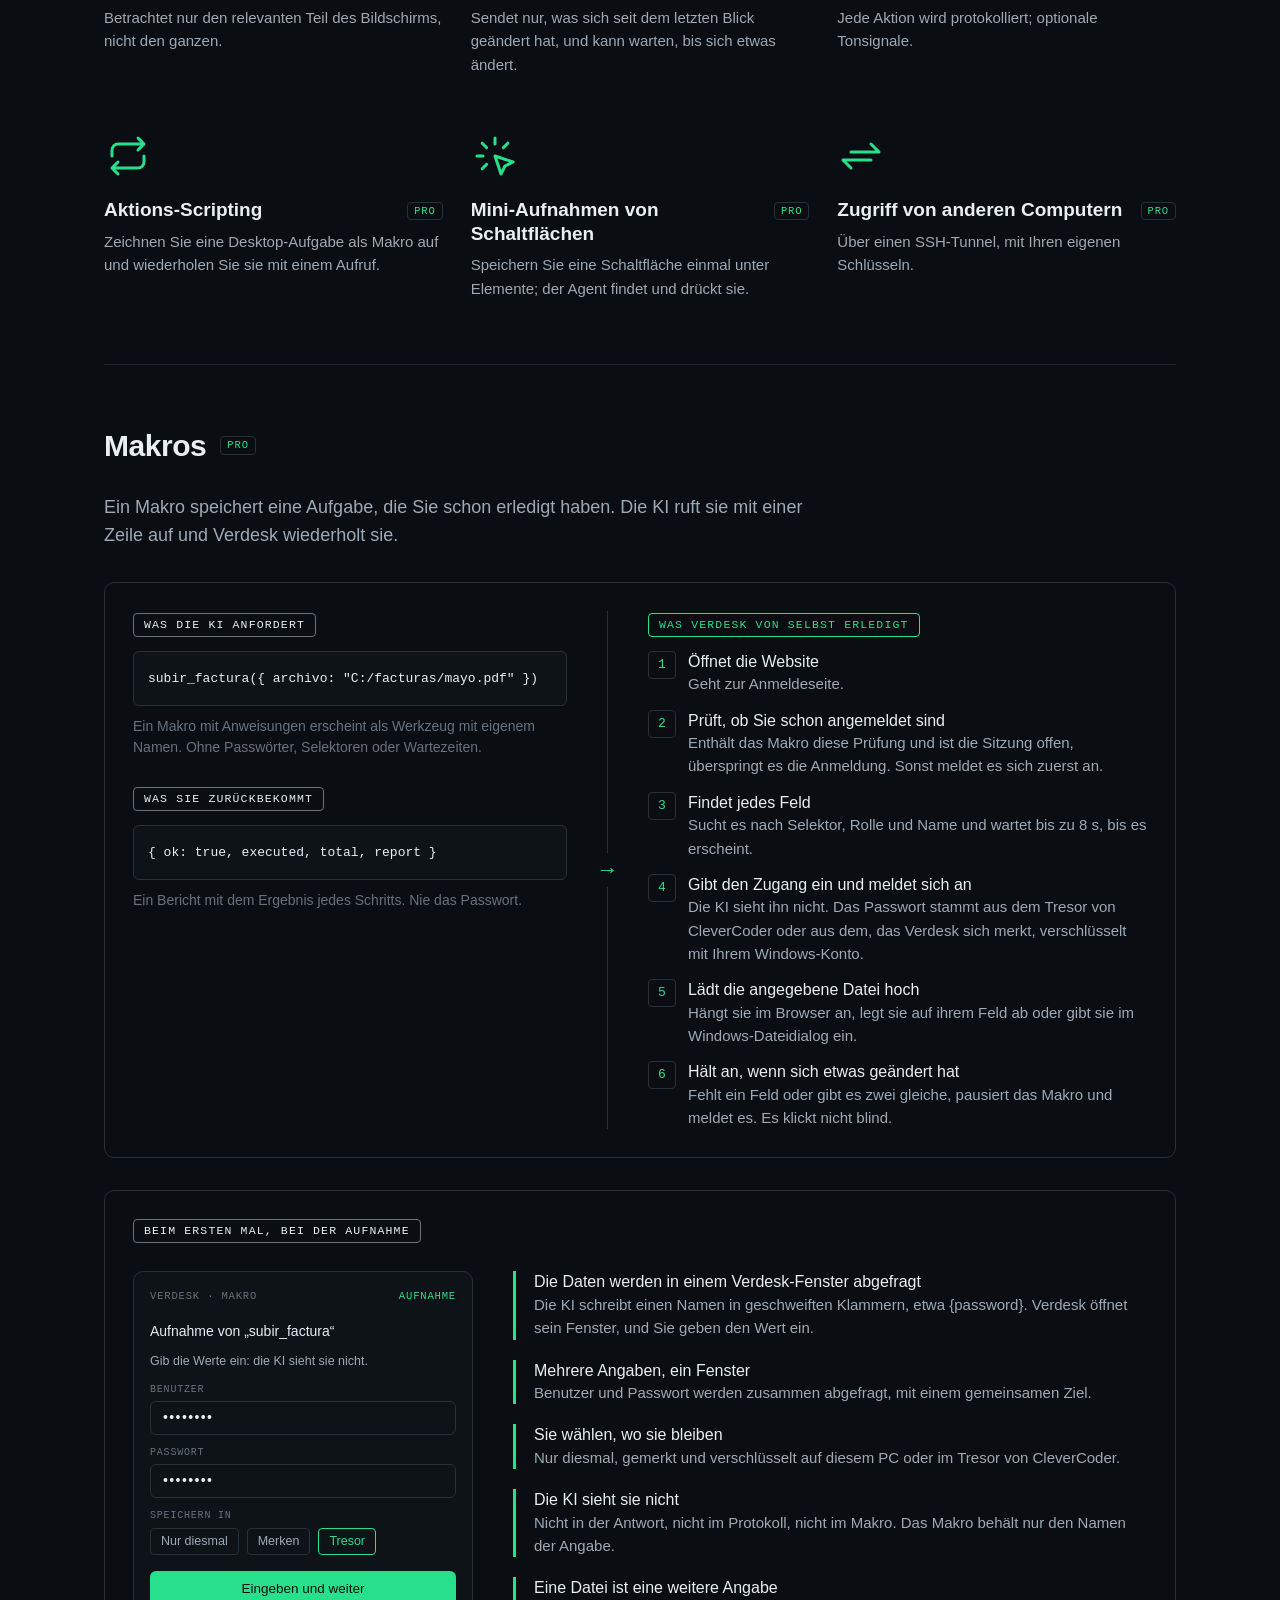
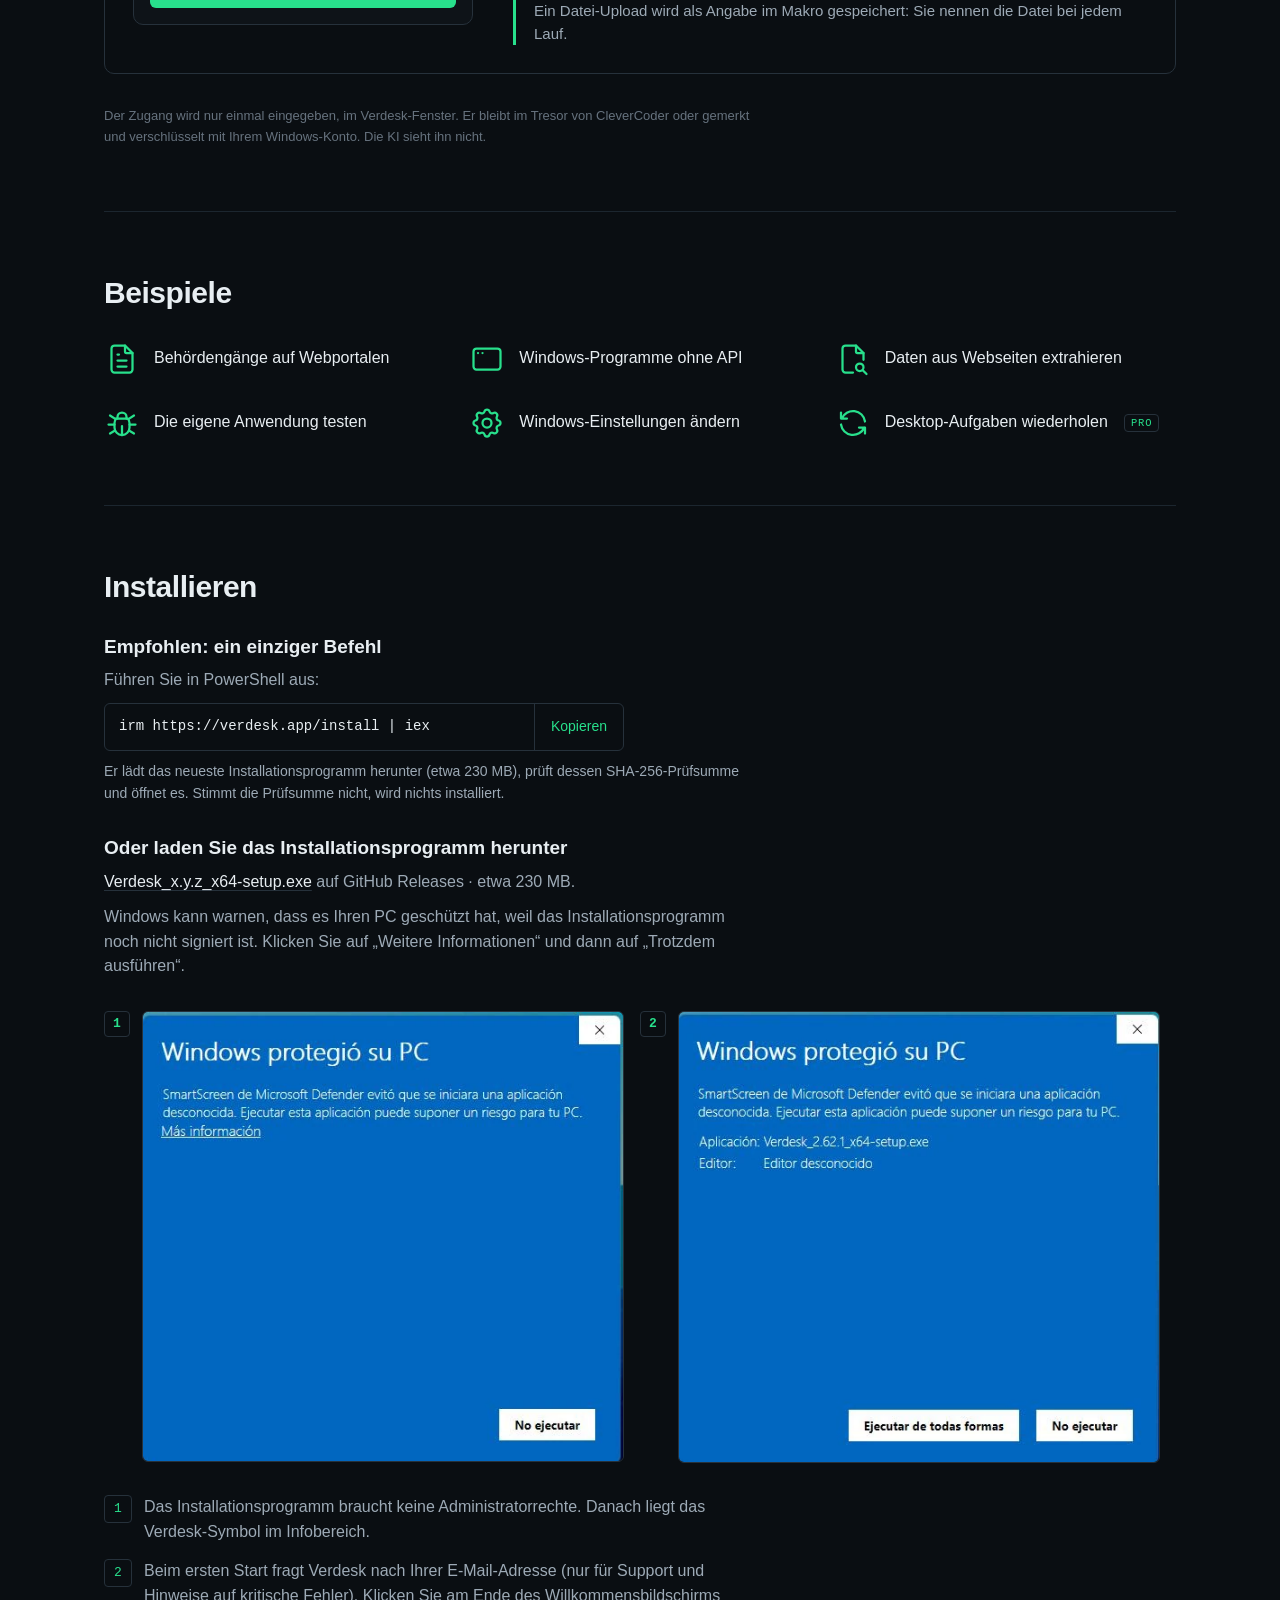
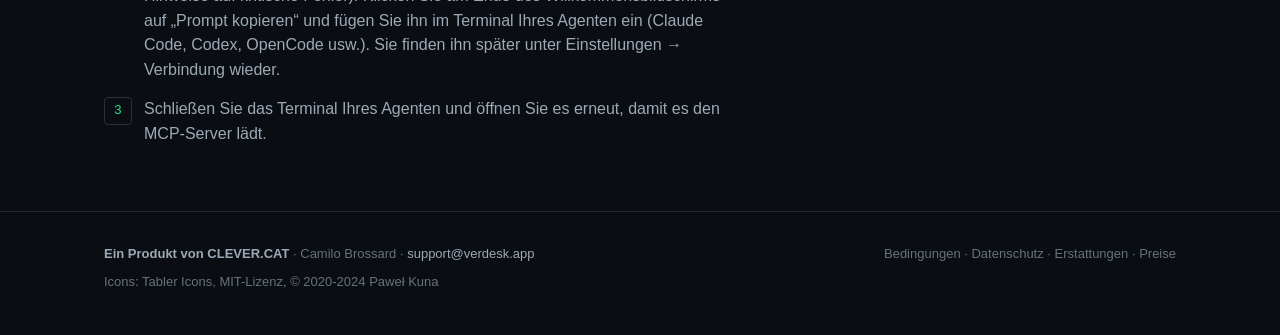
==== commit 6a1db3b1: "site: sección Macros en las 14 páginas (qué pide la IA, qué hace Verdesk y la ventana «Grabando») (m" ====
--- a/de/index.html
+++ b/de/index.html
@@ -163,6 +163,53 @@
       </ul>
     </section>
 
+    <section class="band" id="macros">
+      <div class="mx-head"><h2 class="label" data-i18n="sec.macros">Makros</h2><span class="pro">PRO</span></div>
+      <p class="mx-lede" data-i18n="mac.lede">Ein Makro speichert eine Aufgabe, die Sie schon erledigt haben. Die KI ruft sie mit einer Zeile auf und Verdesk wiederholt sie.</p>
+      <div class="mx-card mx-run">
+        <div class="mx-ask">
+          <h3 class="mx-chip" data-i18n="mac.ask.t">Was die KI anfordert</h3>
+          <pre class="mx-code"><code>subir_factura({ archivo: "C:/facturas/mayo.pdf" })</code></pre>
+          <p class="mx-cap" data-i18n="mac.ask.cap">Ein Makro mit Anweisungen erscheint als Werkzeug mit eigenem Namen. Ohne Passwörter, Selektoren oder Wartezeiten.</p>
+          <h3 class="mx-chip" data-i18n="mac.back.t">Was sie zurückbekommt</h3>
+          <pre class="mx-code"><code>{ ok: true, executed, total, report }</code></pre>
+          <p class="mx-cap" data-i18n="mac.back.cap">Ein Bericht mit dem Ergebnis jedes Schritts. Nie das Passwort.</p>
+        </div>
+        <div class="mx-sep" aria-hidden="true"></div>
+        <div class="mx-do">
+          <h3 class="mx-chip go" data-i18n="mac.do.t">Was Verdesk von selbst erledigt</h3>
+          <ol class="steps mx-steps">
+            <li><b data-i18n="mac.s1.t">Öffnet die Website</b><span data-i18n="mac.s1.d">Geht zur Anmeldeseite.</span></li>
+            <li><b data-i18n="mac.s2.t">Prüft, ob Sie schon angemeldet sind</b><span data-i18n="mac.s2.d">Enthält das Makro diese Prüfung und ist die Sitzung offen, überspringt es die Anmeldung. Sonst meldet es sich zuerst an.</span></li>
+            <li><b data-i18n="mac.s3.t">Findet jedes Feld</b><span data-i18n="mac.s3.d">Sucht es nach Selektor, Rolle und Name und wartet bis zu 8 s, bis es erscheint.</span></li>
+            <li><b data-i18n="mac.s4.t">Gibt den Zugang ein und meldet sich an</b><span data-i18n="mac.s4.d">Die KI sieht ihn nicht. Das Passwort stammt aus dem Tresor von CleverCoder oder aus dem, das Verdesk sich merkt, verschlüsselt mit Ihrem Windows-Konto.</span></li>
+            <li><b data-i18n="mac.s5.t">Lädt die angegebene Datei hoch</b><span data-i18n="mac.s5.d">Hängt sie im Browser an, legt sie auf ihrem Feld ab oder gibt sie im Windows-Dateidialog ein.</span></li>
+            <li><b data-i18n="mac.s6.t">Hält an, wenn sich etwas geändert hat</b><span data-i18n="mac.s6.d">Fehlt ein Feld oder gibt es zwei gleiche, pausiert das Makro und meldet es. Es klickt nicht blind.</span></li>
+          </ol>
+        </div>
+      </div>
+      <div class="mx-card mx-rec">
+        <h3 class="mx-chip" data-i18n="mac.rec.t">Beim ersten Mal, bei der Aufnahme</h3>
+        <div class="mx-win" aria-hidden="true">
+          <div class="mx-win-top"><span data-i18n="mac.win.brand">VERDESK · MAKRO</span><span class="mx-state" data-i18n="mac.win.state">Aufnahme</span></div>
+          <p class="mx-win-title" data-i18n="mac.win.title">Aufnahme von „subir_factura“</p>
+          <p class="mx-win-help" data-i18n="mac.win.help">Gib die Werte ein: die KI sieht sie nicht.</p>
+          <div class="mx-fld"><span class="mx-lab" data-i18n="mac.win.user">Benutzer</span><span class="mx-in">••••••••</span></div>
+          <div class="mx-fld"><span class="mx-lab" data-i18n="mac.win.pass">Passwort</span><span class="mx-in">••••••••</span></div>
+          <div class="mx-fld"><span class="mx-lab" data-i18n="mac.win.dest">Speichern in</span><span class="mx-dest"><span class="mx-opt" data-i18n="mac.win.once">Nur diesmal</span><span class="mx-opt" data-i18n="mac.win.rem">Merken</span><span class="mx-opt on" data-i18n="mac.win.vault">Tresor</span></span></div>
+          <span class="mx-go" data-i18n="mac.win.send">Eingeben und weiter</span>
+        </div>
+        <ul class="mx-facts">
+          <li><b data-i18n="mac.f1.t">Die Daten werden in einem Verdesk-Fenster abgefragt</b><span data-i18n="mac.f1.d">Die KI schreibt einen Namen in geschweiften Klammern, etwa {password}. Verdesk öffnet sein Fenster, und Sie geben den Wert ein.</span></li>
+          <li><b data-i18n="mac.f2.t">Mehrere Angaben, ein Fenster</b><span data-i18n="mac.f2.d">Benutzer und Passwort werden zusammen abgefragt, mit einem gemeinsamen Ziel.</span></li>
+          <li><b data-i18n="mac.f3.t">Sie wählen, wo sie bleiben</b><span data-i18n="mac.f3.d">Nur diesmal, gemerkt und verschlüsselt auf diesem PC oder im Tresor von CleverCoder.</span></li>
+          <li><b data-i18n="mac.f4.t">Die KI sieht sie nicht</b><span data-i18n="mac.f4.d">Nicht in der Antwort, nicht im Protokoll, nicht im Makro. Das Makro behält nur den Namen der Angabe.</span></li>
+          <li><b data-i18n="mac.f5.t">Eine Datei ist eine weitere Angabe</b><span data-i18n="mac.f5.d">Ein Datei-Upload wird als Angabe im Makro gespeichert: Sie nennen die Datei bei jedem Lauf.</span></li>
+        </ul>
+      </div>
+      <p class="mx-foot" data-i18n="mac.foot">Der Zugang wird nur einmal eingegeben, im Verdesk-Fenster. Er bleibt im Tresor von CleverCoder oder gemerkt und verschlüsselt mit Ihrem Windows-Konto. Die KI sieht ihn nicht.</p>
+    </section>
+
     <section class="band" id="examples">
       <h2 class="label" data-i18n="sec.examples">Beispiele</h2>
       <ul class="ex">
--- a/style.css
+++ b/style.css
@@ -168,3 +168,50 @@
   @media (max-width: 780px) { .shots { grid-template-columns: minmax(0, 520px); } }
   @media (max-width: 520px) { .shot { flex-direction: column; gap: 8px; } .shot img { flex: none; width: 100%; } }
   @media (max-width: 520px) { .cmd code { font-size: 13px; white-space: normal; overflow-wrap: anywhere; } }
+
+  /* ct-2026-10-23-2021: sección «Macros» — lo que pide la IA frente a lo que Verdesk hace solo, y cómo entran los datos al grabar */
+  .mx-head { display: flex; align-items: center; gap: 14px; }
+  .mx-head .pro { justify-self: auto; }
+  .mx-lede { margin: 0; color: var(--ink-2); font-size: 18px; max-width: 72ch; }
+  .mx-card { border: 1px solid var(--line-2); border-radius: 10px; padding: 28px; display: grid; gap: 28px 40px; }
+  .mx-run { grid-template-columns: minmax(0, 1fr) auto minmax(0, 1.15fr); }
+  .mx-chip { display: inline-block; justify-self: start; margin: 0 0 14px; font-family: var(--mono); font-size: 11.5px; font-weight: 400; letter-spacing: .1em; text-transform: uppercase; line-height: 1.4; color: var(--ink); border: 1px solid var(--ink-3); border-radius: 4px; padding: 3px 10px; }
+  .mx-chip.go { color: var(--green); border-color: var(--green); }
+  .mx-code { margin: 0 0 10px; padding: 14px; background: #0E1318; border: 1px solid var(--line-2); border-radius: 6px; overflow-x: auto; }
+  .mx-code code { font-family: var(--mono); font-size: 13px; color: var(--ink); white-space: pre-wrap; overflow-wrap: anywhere; }
+  .mx-cap { margin: 0 0 26px; color: var(--ink-3); font-size: 14px; }
+  .mx-ask .mx-cap:last-child { margin-bottom: 0; }
+  .mx-sep { position: relative; width: 1px; background: var(--line-2); }
+  .mx-sep::after { content: "→"; position: absolute; left: 50%; top: 50%; transform: translate(-50%, -50%); padding: 6px 0; background: var(--bg); color: var(--green); font-size: 22px; line-height: 1; }
+  .mx-steps { gap: 18px; max-width: none; }
+  .mx-steps li b, .mx-facts li b { display: block; font-weight: 500; color: var(--ink); font-size: 16px; line-height: 1.35; }
+  .mx-steps li span, .mx-facts li span { display: block; color: var(--ink-2); font-size: 15px; }
+  .mx-rec { grid-template-columns: minmax(0, 340px) minmax(0, 1fr); align-items: start; }
+  .mx-rec > .mx-chip { grid-column: 1 / -1; margin-bottom: 0; }
+  .mx-win { background: #0E1318; border: 1px solid var(--line-2); border-radius: 10px; padding: 16px; display: grid; gap: 10px; }
+  .mx-win p { margin: 0; }
+  .mx-win-top { display: flex; justify-content: space-between; gap: 12px; font-family: var(--mono); font-size: 10.5px; letter-spacing: .08em; text-transform: uppercase; color: var(--ink-3); }
+  .mx-state { color: var(--green); }
+  .mx-win-title { font-size: 14px; color: var(--ink); margin-top: 6px !important; }
+  .mx-win-help { font-size: 12.5px; color: var(--ink-2); }
+  .mx-fld { display: grid; gap: 4px; }
+  .mx-lab { font-family: var(--mono); font-size: 10px; letter-spacing: .08em; text-transform: uppercase; color: var(--ink-3); }
+  .mx-in { border: 1px solid var(--line-2); border-radius: 6px; padding: 5px 12px; font-size: 14px; color: var(--ink); letter-spacing: .1em; }
+  .mx-dest { display: flex; flex-wrap: wrap; gap: 8px; }
+  .mx-opt { border: 1px solid var(--line-2); border-radius: 4px; padding: 3px 10px; font-size: 12.5px; color: var(--ink-2); }
+  .mx-opt.on { border-color: var(--green); color: var(--green); }
+  .mx-go { margin-top: 6px; text-align: center; background: var(--green); color: #04130B; border-radius: 6px; padding: 8px 12px; font-size: 13.5px; font-weight: 500; }
+  .mx-facts { list-style: none; margin: 0; padding: 0; display: grid; gap: 20px; }
+  .mx-facts li { border-left: 3px solid var(--green); padding-left: 18px; }
+  .mx-foot { margin: 0; color: var(--ink-3); font-size: 13px; max-width: 90ch; }
+  @media (max-width: 900px) {
+    .mx-run { grid-template-columns: minmax(0, 1fr); }
+    .mx-sep { width: auto; height: 1px; }
+    .mx-sep::after { content: "↓"; padding: 0 6px; }
+    .mx-rec { grid-template-columns: minmax(0, 1fr); }
+  }
+  @media (max-width: 520px) {
+    .mx-card { padding: 20px 18px; }
+    .mx-code code { white-space: pre-wrap; overflow-wrap: anywhere; }
+    .mx-lede { font-size: 16px; }
+  }
